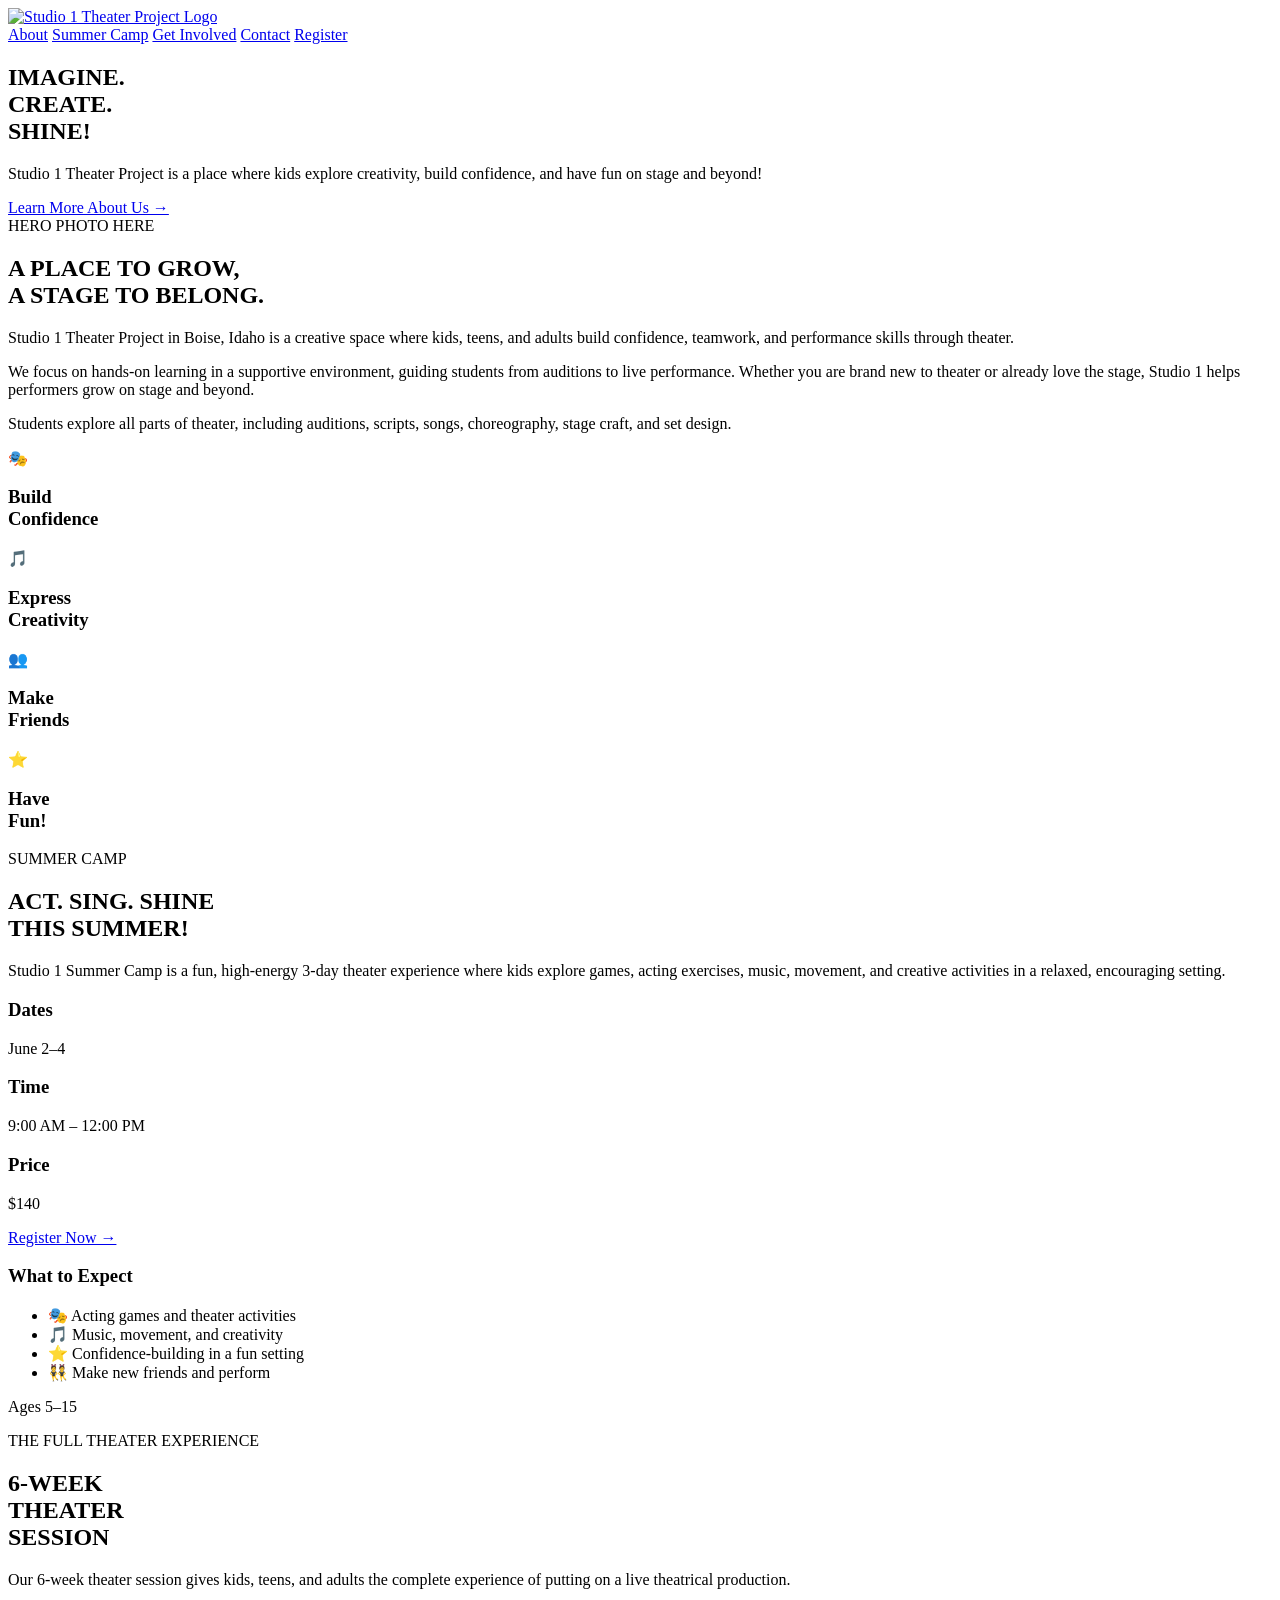
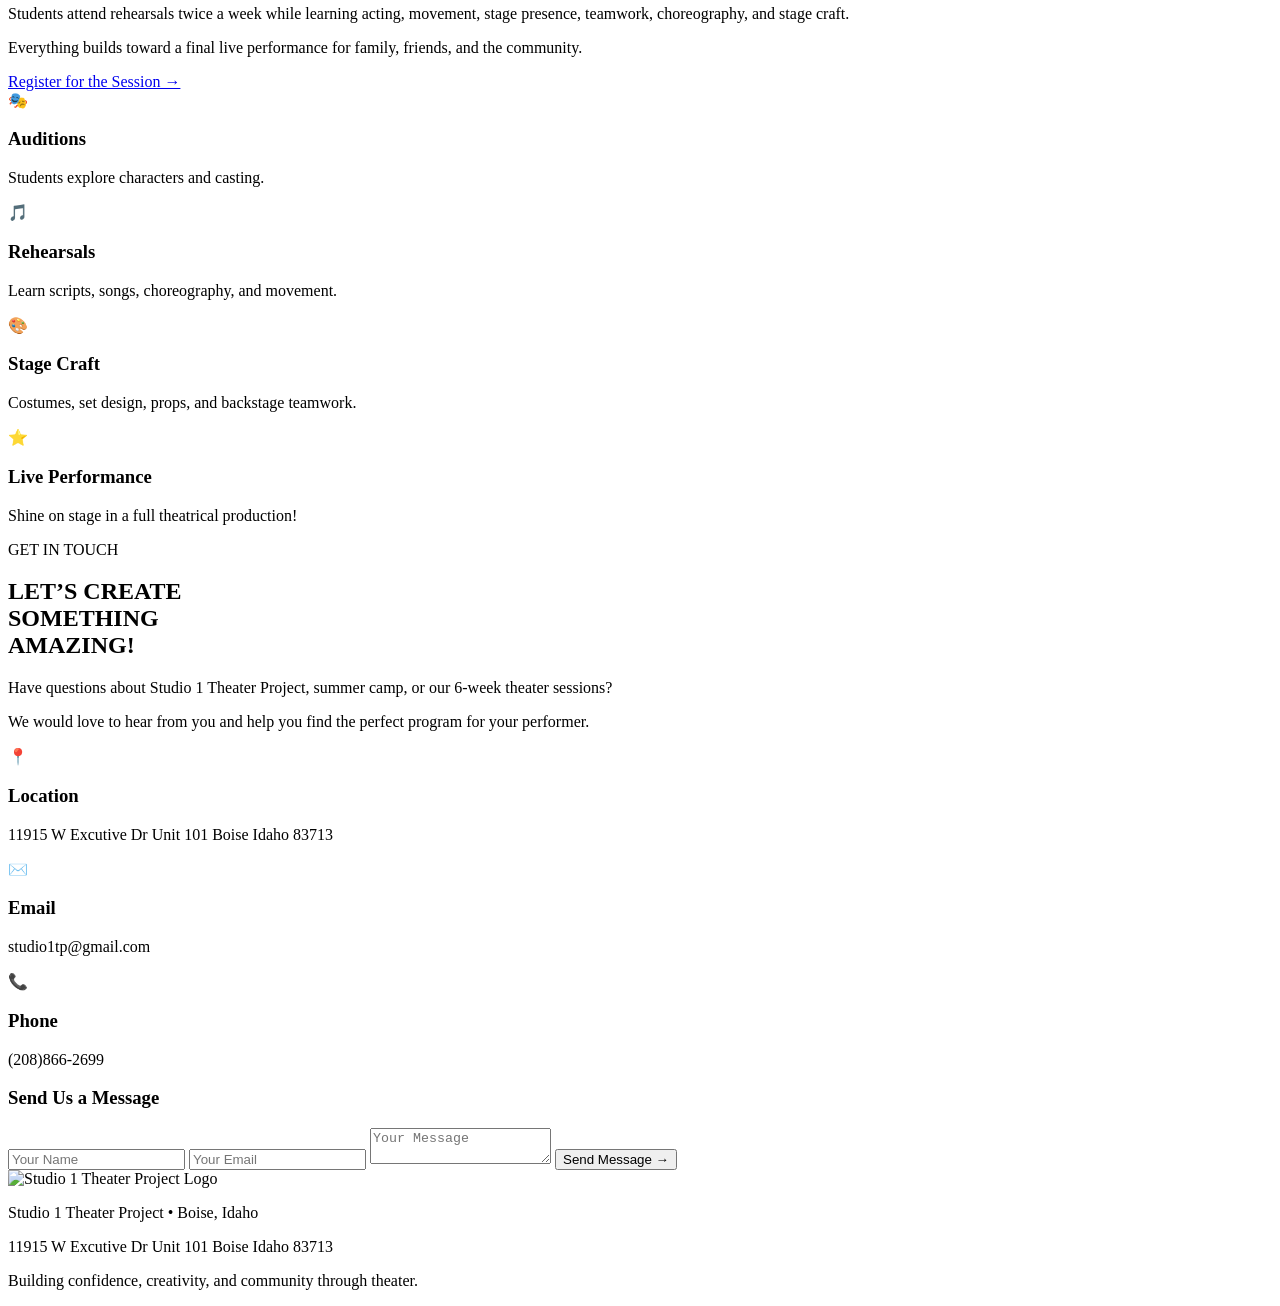
==== index.html @ 0b6e5d59 "first commit" ====
<!DOCTYPE html>
<html lang="en">
<head>
  <meta charset="UTF-8" />
  <meta name="viewport" content="width=device-width, initial-scale=1.0"/>
  <title>Studio 1 Theater Project</title>
  <link rel="stylesheet" href="style.css"/>
</head>

<body>

  <!-- NAVIGATION -->
  <header class="navbar">
    <header class="custom-header">
        <a href="/" class="logo-link">
          <img 
            src=  https://images.squarespace-cdn.com/content/v1/69f903c3f4f4df060207f9d8/ba1ce692-1269-4036-9e76-4403445f4faf/ChatGPT+Image+May+4%2C+2026%2C+03_07_23+PM.png?format=1500w
 
            alt="Studio 1 Theater Project Logo"
            class="site-logo"
          >
        </a>
      
       
      </header>

    <nav>
      <a href="#">About</a>
      <a href="#summer">Summer Camp</a>
      <a href="#production">Get Involved</a>
      <a href="#">Contact</a>

      <a href="#" class="register-btn">Register</a>
    </nav>
  </header>

  <!-- HERO -->

  <section class="hero">

    <div class="hero-left">

      <h2>
        IMAGINE.<br>
        <span class="pink">CREATE.</span><br>
        <span class="yellow">SHINE!</span>
      </h2>

      <p>
        Studio 1 Theater Project is a place where kids explore creativity,
        build confidence, and have fun on stage and beyond!
      </p>

      <a href="#about" class="main-btn">Learn More About Us →</a>

    </div>

    <div class="hero-right">

      <div class="hero-image">
        HERO PHOTO HERE
      </div>

    </div>

  </section>
  <!-- ABOUT / PROGRAMS -->

  <section class="about-fun-section" id="about">
    <div class="about-copy">
      <h2>
        A PLACE TO GROW,<br>
        <span>A STAGE TO BELONG.</span>
      </h2>
  
      <p>
        Studio 1 Theater Project in Boise, Idaho is a creative space where kids,
        teens, and adults build confidence, teamwork, and performance skills
        through theater.
      </p>
  
      <p>
        We focus on hands-on learning in a supportive environment, guiding students
        from auditions to live performance. Whether you are brand new to theater or
        already love the stage, Studio 1 helps performers grow on stage and beyond.
      </p>
  
      <p>
        Students explore all parts of theater, including auditions, scripts, songs,
        choreography, stage craft, and set design.
      </p>
    </div>
  
    <div class="about-highlight-grid">
      <div class="highlight-box yellow-box">
        <span>🎭</span>
        <h3>Build<br>Confidence</h3>
      </div>
  
      <div class="highlight-box pink-box">
        <span>🎵</span>
        <h3>Express<br>Creativity</h3>
      </div>
  
      <div class="highlight-box teal-box">
        <span>👥</span>
        <h3>Make<br>Friends</h3>
      </div>
  
      <div class="highlight-box purple-box">
        <span>⭐</span>
        <h3>Have<br>Fun!</h3>
      </div>
    </div>
  </section>

 
<!-- SUMMER CAMP -->

<section class="summer-camp-new" id="summer">

    <div class="summer-left">
  
      <p class="camp-label">SUMMER CAMP</p>
  
      <h2>
        ACT. SING. SHINE<br>
        THIS SUMMER!
      </h2>
  
      <p class="camp-description">
        Studio 1 Summer Camp is a fun, high-energy 3-day theater experience where
        kids explore games, acting exercises, music, movement, and creative activities
        in a relaxed, encouraging setting.
      </p>
  
      <div class="camp-details-row">
        <div class="camp-detail-card">
          <h3>Dates</h3>
          <p>June 2–4</p>
        </div>
  
        <div class="camp-detail-card">
          <h3>Time</h3>
          <p>9:00 AM – 12:00 PM</p>
        </div>
  
        <div class="camp-detail-card">
          <h3>Price</h3>
          <p>$140</p>
        </div>
      </div>
  
      <a href="#" class="camp-register-btn">
        Register Now →
      </a>
  
    </div>
  
    <div class="summer-expect-card">
  
      <h3>What to Expect</h3>
  
      <ul>
        <li>🎭 Acting games and theater activities</li>
        <li>🎵 Music, movement, and creativity</li>
        <li>⭐ Confidence-building in a fun setting</li>
        <li>👯 Make new friends and perform</li>
      </ul>
  
      <div class="age-note">
        Ages 5–15
      </div>
  
    </div>
  
  </section>

<!-- 6 WEEK THEATER SESSION -->

<section class="production-section" id="production">

    <div class="production-overlay"></div>
  
    <div class="production-content">
  
      <p class="production-tag">
        THE FULL THEATER EXPERIENCE
      </p>
  
      <h2>
        6-WEEK<br>
        THEATER<br>
        SESSION
      </h2>
  
      <p>
        Our 6-week theater session gives kids, teens, and adults the complete
        experience of putting on a live theatrical production.
      </p>
  
      <p>
        Students attend rehearsals twice a week while learning acting,
        movement, stage presence, teamwork, choreography, and stage craft.
      </p>
  
      <p>
        Everything builds toward a final live performance for family,
        friends, and the community.
      </p>
  
      <a href="#" class="production-btn">
        Register for the Session →
      </a>
  
    </div>
  
    <div class="timeline">
  
      <div class="timeline-item">
        <div class="timeline-icon">🎭</div>
        <div>
          <h3>Auditions</h3>
          <p>Students explore characters and casting.</p>
        </div>
      </div>
  
      <div class="timeline-line"></div>
  
      <div class="timeline-item">
        <div class="timeline-icon">🎵</div>
        <div>
          <h3>Rehearsals</h3>
          <p>Learn scripts, songs, choreography, and movement.</p>
        </div>
      </div>
  
      <div class="timeline-line"></div>
  
      <div class="timeline-item">
        <div class="timeline-icon">🎨</div>
        <div>
          <h3>Stage Craft</h3>
          <p>Costumes, set design, props, and backstage teamwork.</p>
        </div>
      </div>
  
      <div class="timeline-line"></div>
  
      <div class="timeline-item">
        <div class="timeline-icon">⭐</div>
        <div>
          <h3>Live Performance</h3>
          <p>Shine on stage in a full theatrical production!</p>
        </div>
      </div>
  
    </div>
  
  </section>

<!-- CONTACT -->

<section class="contact-section">

    <div class="contact-left">
  
      <p class="contact-tag">
        GET IN TOUCH
      </p>
  
      <h2>
        LET’S CREATE<br>
        SOMETHING<br>
        AMAZING!
      </h2>
  
      <p>
        Have questions about Studio 1 Theater Project, summer camp,
        or our 6-week theater sessions?
      </p>
  
      <p>
        We would love to hear from you and help you find the perfect
        program for your performer.
      </p>
  
      <div class="contact-info">
  
        <div class="contact-item">
          <span>📍</span>
          <div>
            <h3>Location</h3>
            <p>11915 W Excutive Dr Unit 101 Boise Idaho 83713</p>
          </div>
        </div>
  
        <div class="contact-item">
          <span>✉️</span>
          <div>
            <h3>Email</h3>
            <p>studio1tp@gmail.com</p>
          </div>
        </div>
  
        <div class="contact-item">
          <span>📞</span>
          <div>
            <h3>Phone</h3>
            <p>(208)866-2699</p>
          </div>
        </div>
  
      </div>
  
    </div>
  
    <div class="contact-form-box">
  
      <h3>Send Us a Message</h3>
  
      <form>
  
        <input type="text" placeholder="Your Name">
  
        <input type="email" placeholder="Your Email">
  
        <textarea placeholder="Your Message"></textarea>
  
        <button type="submit">
          Send Message →
        </button>
  
      </form>
  
    </div>
  
  </section>
  
  <!-- FOOTER -->
  
  <footer class="site-footer">
  
    <img 
      src=https://images.squarespace-cdn.com/content/v1/69f903c3f4f4df060207f9d8/ba1ce692-1269-4036-9e76-4403445f4faf/ChatGPT+Image+May+4%2C+2026%2C+03_07_23+PM.png?format=1500w
 
      alt="Studio 1 Theater Project Logo"
      class="footer-logo"
    >
  
    <p>
      Studio 1 Theater Project • Boise, Idaho
    </p>
    <p>
       11915 W Excutive Dr Unit 101 Boise Idaho 83713
    </p>

  
  
    <p>
      Building confidence, creativity, and community through theater.
    </p>
  
  </footer>

 

</body>
</html>
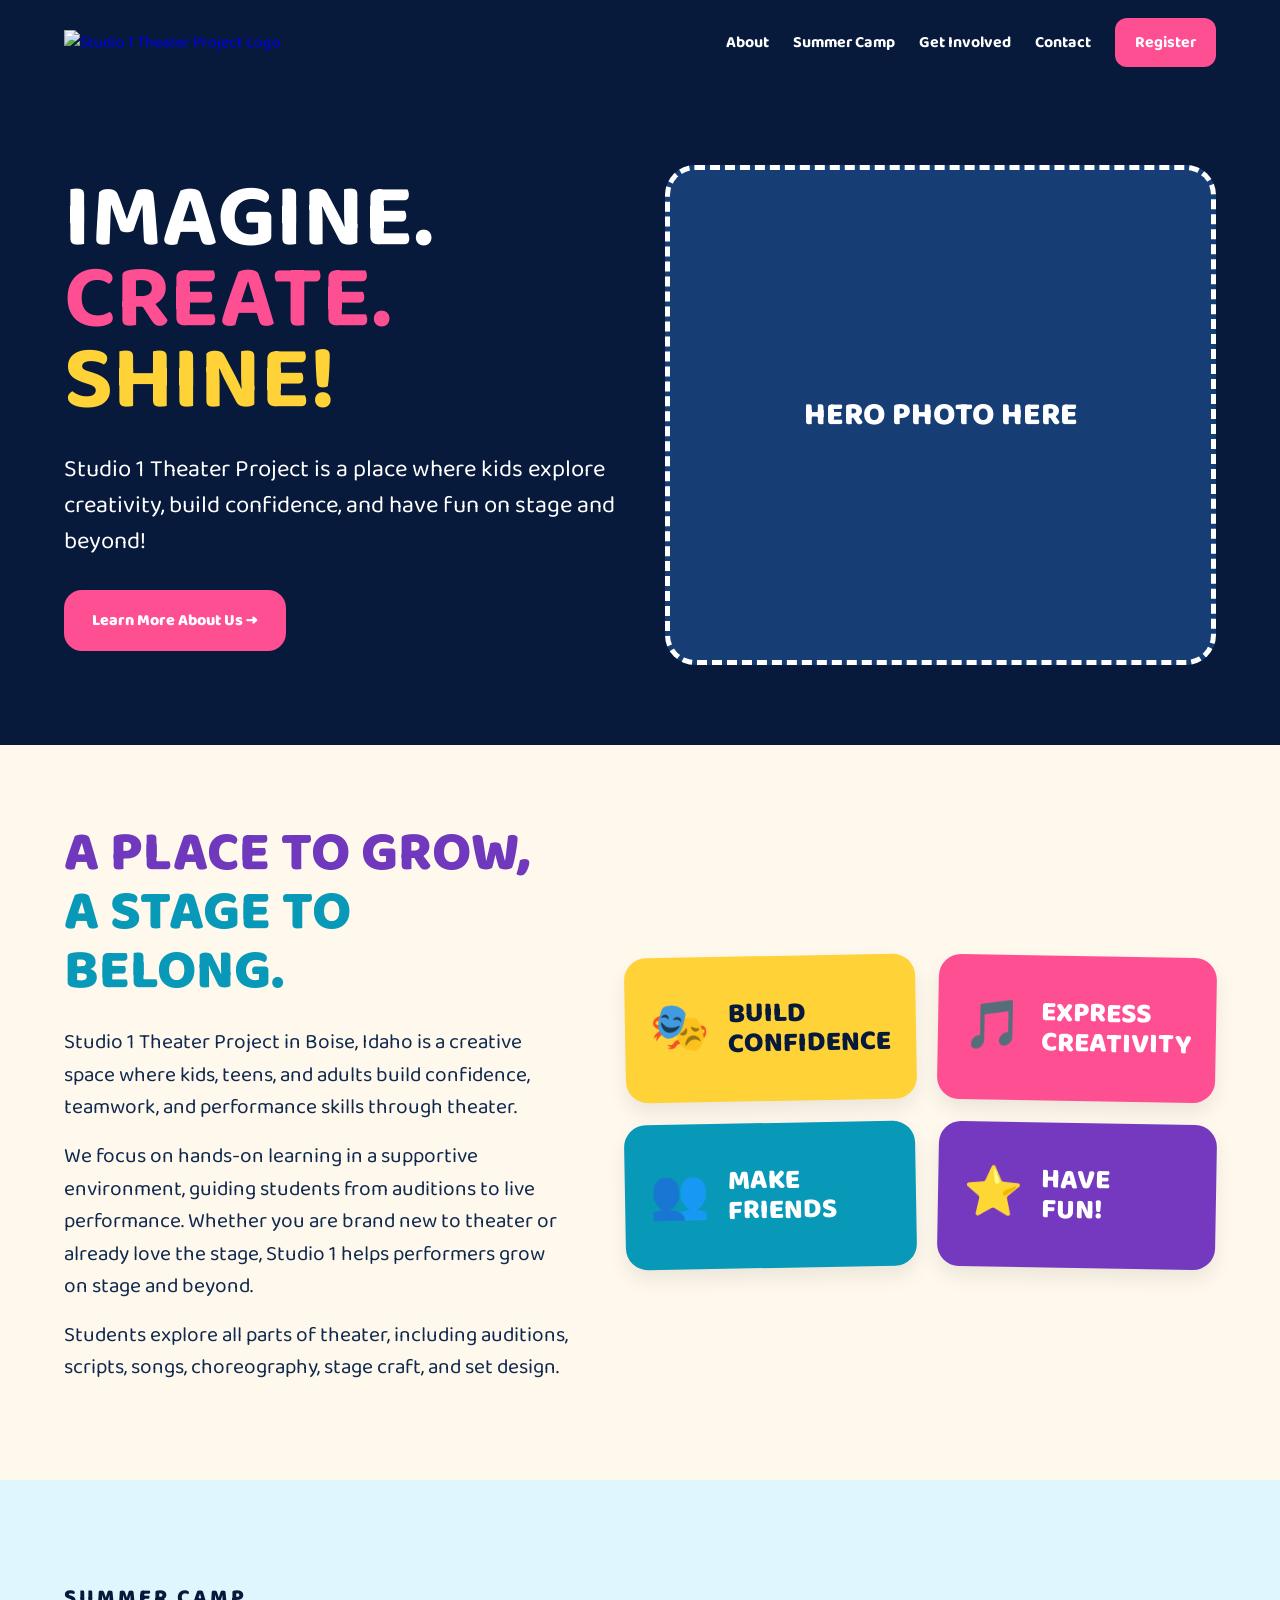
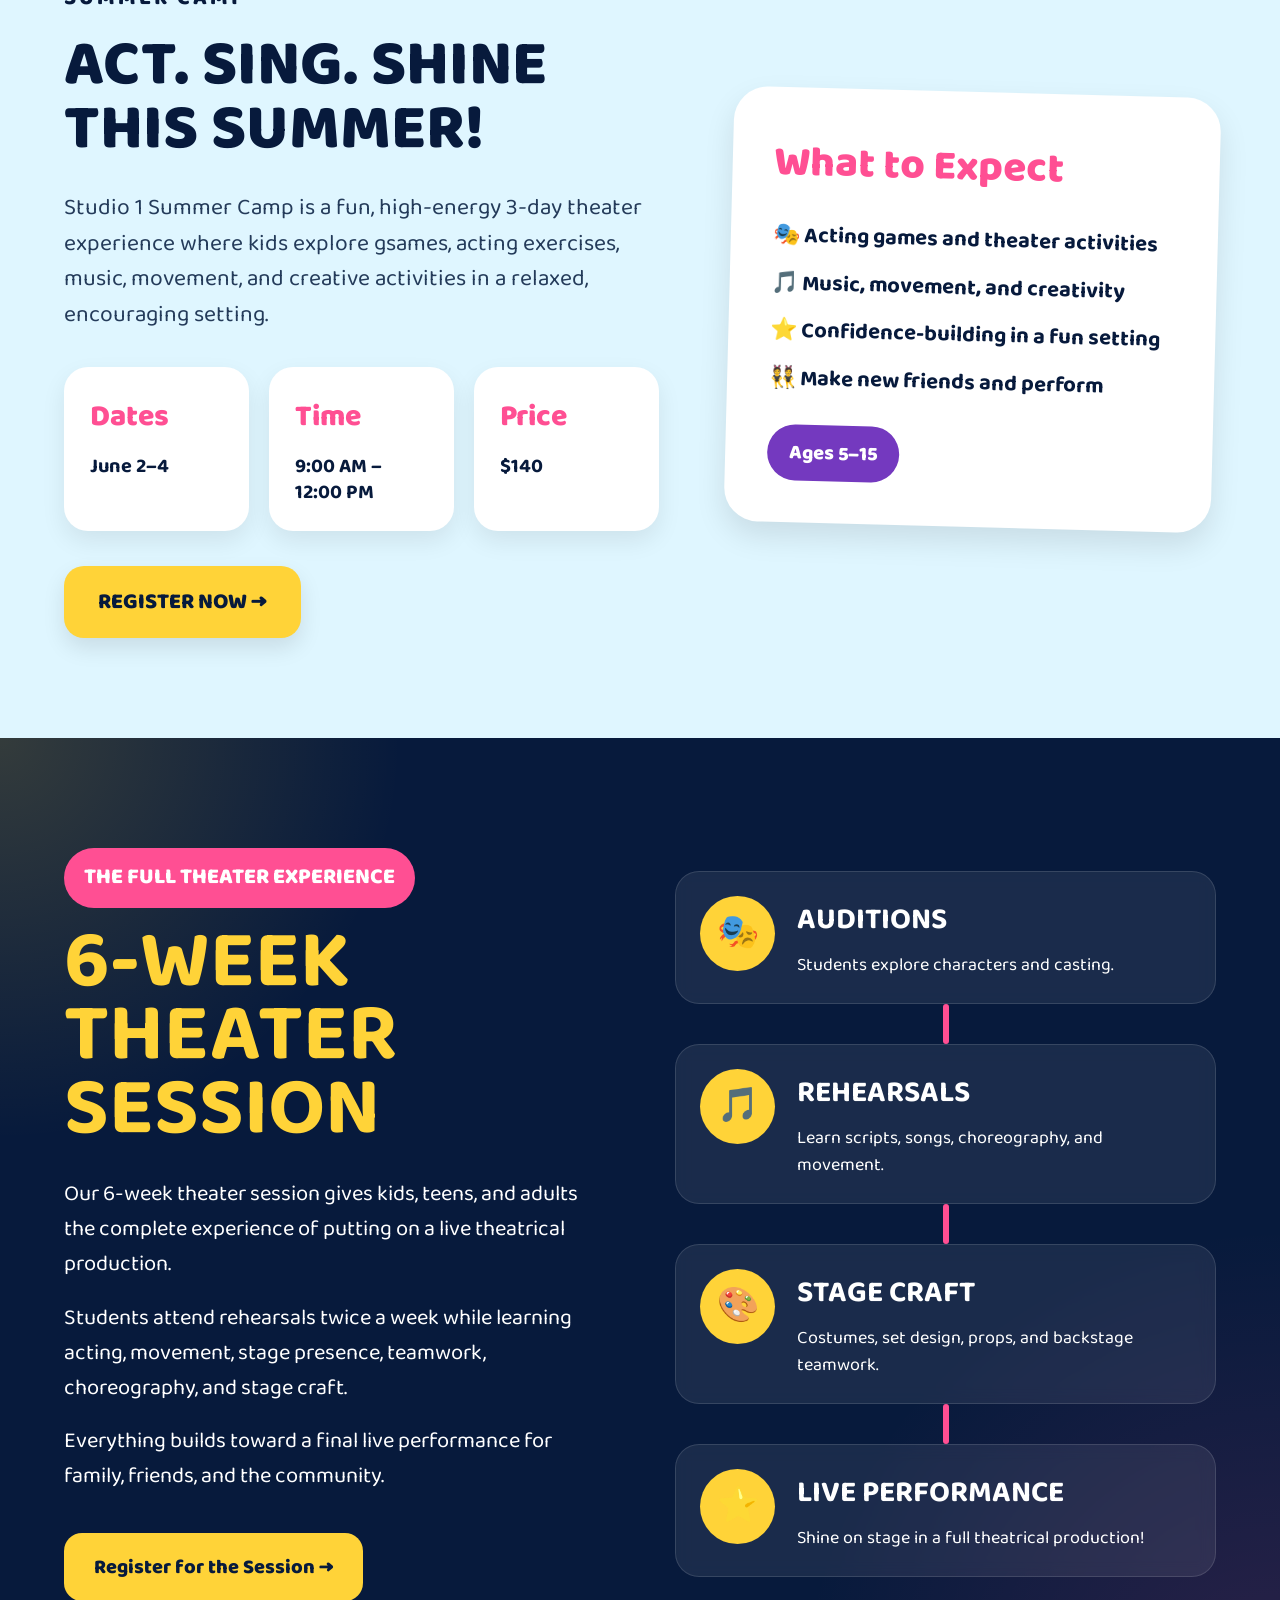
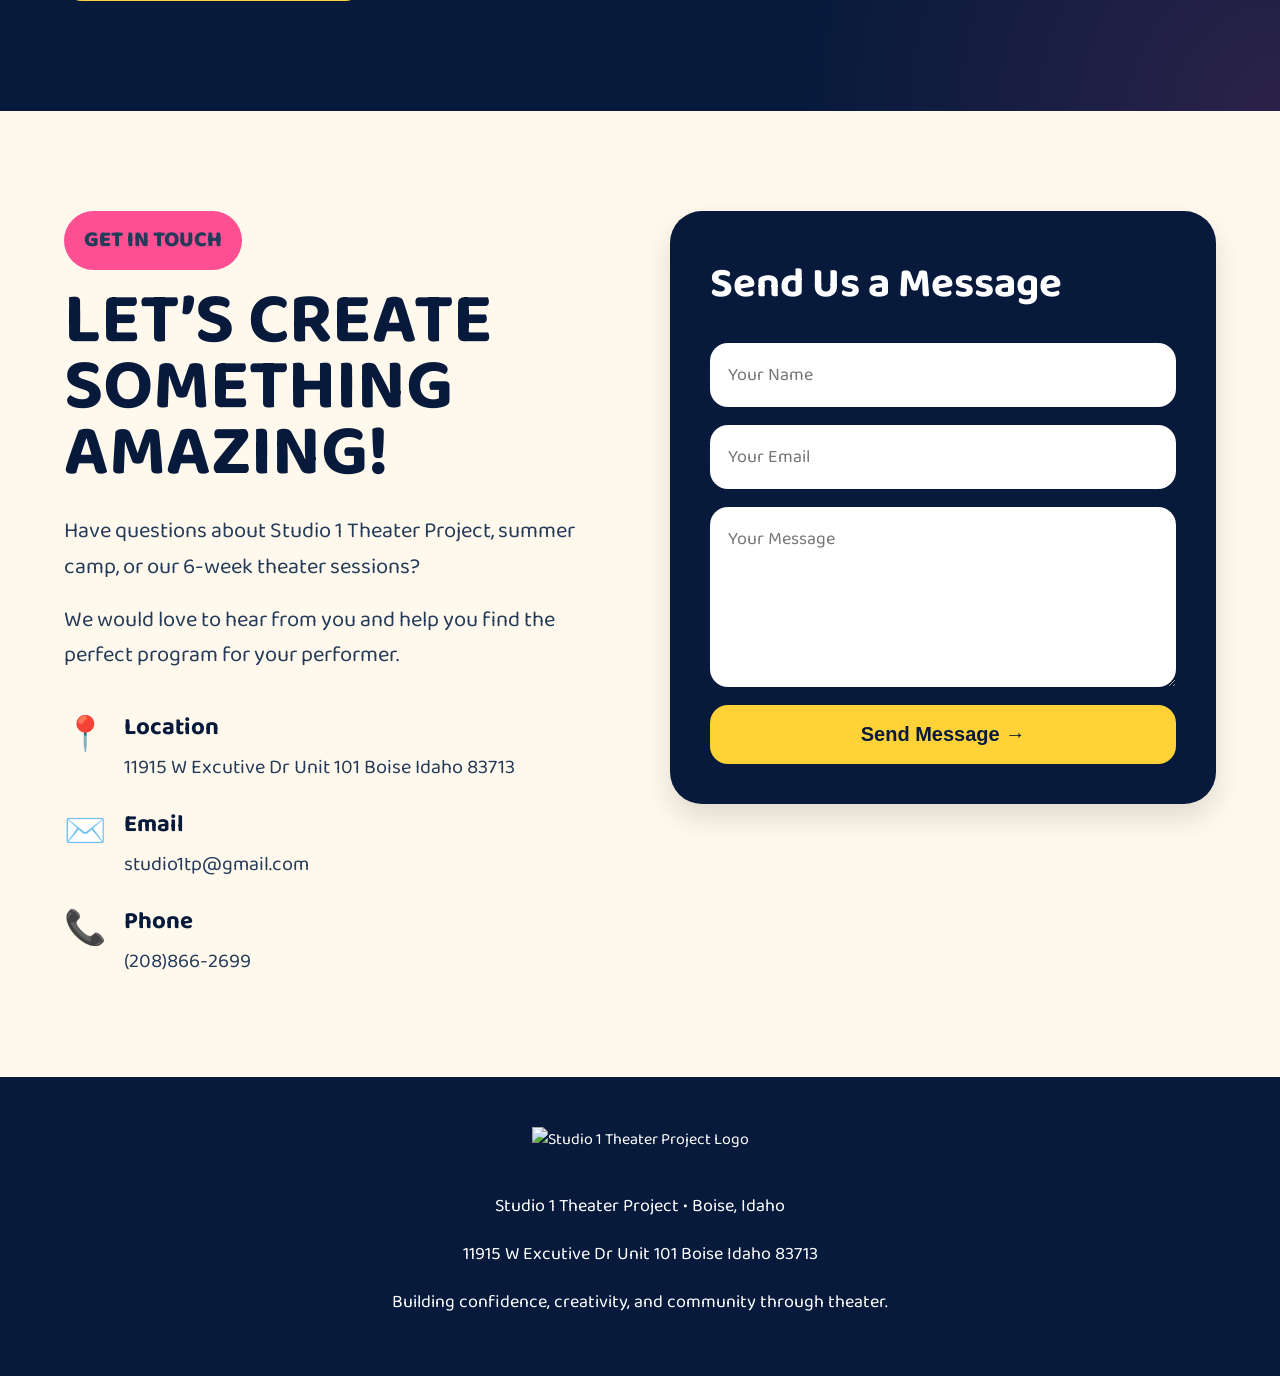
==== commit 891ce57d: "website init push" ====
--- a/index.html
+++ b/index.html
@@ -130,7 +130,7 @@
   
       <p class="camp-description">
         Studio 1 Summer Camp is a fun, high-energy 3-day theater experience where
-        kids explore games, acting exercises, music, movement, and creative activities
+        kids explore gsames, acting exercises, music, movement, and creative activities
         in a relaxed, encouraging setting.
       </p>
   
--- a/style.css
+++ b/style.css
@@ -0,0 +1,801 @@
+@import url('https://fonts.googleapis.com/css2?family=Baloo+2:wght@400;600;700;800&display=swap');
+
+*{
+  margin:0;
+  padding:0;
+  box-sizing:border-box;
+}
+
+body{
+  font-family:'Baloo 2', cursive;
+  background:#fff8ec;
+  color:#0a1f44;
+}
+
+/* NAVBAR */
+
+
+.logo-link {
+  display: flex;
+  align-items: center;
+  text-decoration: none;
+}
+
+.site-logo {
+  max-height: 90px;
+  width: auto;
+  display: block;
+}
+
+.header-nav {
+  display: flex;
+  gap: 30px;
+}
+
+.header-nav a {
+  color: white;
+  text-decoration: none;
+  font-size: 16px;
+  font-weight: 600;
+  transition: opacity 0.3s ease;
+}
+
+.header-nav a:hover {
+  opacity: 0.7;
+}
+
+@media screen and (max-width: 768px) {
+  .custom-header {
+    padding: 15px 20px;
+  }
+
+  .site-logo {
+    max-height: 55px;
+  }
+
+  .header-nav {
+    gap: 15px;
+  }
+
+  .header-nav a {
+    font-size: 14px;
+  }
+}
+
+.navbar{
+    background:#071a3c;
+    color:white;
+    display:flex;
+    justify-content:space-between;
+    align-items:center;
+    padding:18px 5%;
+ 
+  }
+.header-title-text {
+    display: none !important;
+  }
+  
+  .header-title-logo img {
+    display: block !important;
+    max-height: 70px !important;
+    width: auto !important;
+  }
+
+.logo{
+  display:flex;
+  align-items:center;
+  gap:12px;
+}
+
+.logo h1{
+  font-size:32px;
+  line-height:1;
+}
+
+.logo p{
+  color:#ffd338;
+  font-weight:800;
+  letter-spacing:2px;
+}
+
+.star{
+  font-size:40px;
+}
+
+nav{
+  display:flex;
+  gap:24px;
+  align-items:center;
+  flex-wrap:wrap;
+}
+
+nav a{
+  color:white;
+  text-decoration:none;
+  font-weight:700;
+}
+
+.register-btn{
+  background:#ff4f93;
+  padding:12px 20px;
+  border-radius:12px;
+}
+
+/* HERO */
+
+html{
+    scroll-behavior:smooth;
+  }
+
+.hero{
+  background:#071a3c;
+  color:white;
+  display:grid;
+  grid-template-columns:1fr 1fr;
+  gap:50px;
+  padding:80px 5%;
+  align-items:center;
+}
+
+.hero h2{
+  font-size:90px;
+  line-height:.9;
+  margin-bottom:30px;
+}
+
+.pink{
+  color:#ff4f93;
+}
+
+.yellow{
+  color:#ffd338;
+}
+
+.hero p{
+  font-size:24px;
+  line-height:1.5;
+  margin-bottom:30px;
+}
+
+.main-btn{
+  background:#ff4f93;
+  color:white;
+  padding:18px 28px;
+  border-radius:18px;
+  text-decoration:none;
+  display:inline-block;
+  font-weight:800;
+}
+
+.hero-image{
+  background:#173d75;
+  border-radius:30px;
+  height:500px;
+  display:flex;
+  align-items:center;
+  justify-content:center;
+  font-size:32px;
+  font-weight:800;
+  border:5px dashed white;
+}
+
+
+/* NEW SUMMER CAMP SECTION */
+
+.summer-camp-new{
+    background:#dff6ff;
+    padding:100px 5%;
+    display:grid;
+    grid-template-columns:1.1fr .9fr;
+    gap:70px;
+    align-items:center;
+  }
+  
+  .camp-label{
+    color:#071a3c;
+    font-size:22px;
+    font-weight:900;
+    letter-spacing:3px;
+    margin-bottom:18px;
+  }
+  
+  .summer-left h2{
+    color:#071a3c;
+    font-size:64px;
+    line-height:1;
+    margin-bottom:28px;
+    font-weight:900;
+  }
+  
+  .camp-description{
+    color:#243b5a;
+    font-size:23px;
+    line-height:1.55;
+    max-width:780px;
+    margin-bottom:35px;
+  }
+  
+  .camp-details-row{
+    display:grid;
+    grid-template-columns:repeat(3,1fr);
+    gap:20px;
+    margin-bottom:35px;
+  }
+  
+  .camp-detail-card{
+    background:white;
+    border-radius:24px;
+    padding:26px;
+    box-shadow:0 10px 24px rgba(0,0,0,.08);
+  }
+  
+  .camp-detail-card h3{
+    color:#ff4f93;
+    font-size:30px;
+    margin-bottom:12px;
+    font-weight:900;
+  }
+  
+  .camp-detail-card p{
+    color:#071a3c;
+    font-size:20px;
+    font-weight:700;
+    line-height:1.3;
+  }
+  
+  .camp-register-btn{
+    display:inline-block;
+    background:#ffd338;
+    color:#071a3c;
+    text-decoration:none;
+    padding:18px 34px;
+    border-radius:20px;
+    font-size:22px;
+    font-weight:900;
+    text-transform:uppercase;
+    box-shadow:0 10px 22px rgba(0,0,0,.1);
+    transition:.2s;
+  }
+  
+  .camp-register-btn:hover{
+    transform:scale(1.05);
+  }
+  
+  /* EXPECT CARD */
+  
+  .summer-expect-card{
+    background:white;
+    border-radius:34px;
+    padding:42px;
+    box-shadow:0 14px 30px rgba(0,0,0,.1);
+    transform:rotate(1.5deg);
+  }
+  
+  .summer-expect-card h3{
+    color:#ff4f93;
+    font-size:42px;
+    margin-bottom:25px;
+    font-weight:900;
+  }
+  
+  .summer-expect-card ul{
+    list-style:none;
+    display:flex;
+    flex-direction:column;
+    gap:18px;
+  }
+  
+  .summer-expect-card li{
+    color:#071a3c;
+    font-size:22px;
+    line-height:1.35;
+    font-weight:700;
+  }
+  
+  .age-note{
+    display:inline-block;
+    margin-top:30px;
+    background:#7439bf;
+    color:white;
+    padding:12px 22px;
+    border-radius:999px;
+    font-size:20px;
+    font-weight:900;
+  }
+  
+  /* MOBILE */
+  
+  @media(max-width:900px){
+  
+    .summer-camp-new{
+      grid-template-columns:1fr;
+      padding:75px 5%;
+    }
+  
+    .summer-left h2{
+      font-size:46px;
+    }
+  
+    .camp-details-row{
+      grid-template-columns:1fr;
+    }
+  
+    .summer-expect-card{
+      transform:none;
+    }
+  
+  }
+/* PRODUCTION SECTION */
+
+.production-section{
+    position:relative;
+    overflow:hidden;
+    background:#071a3c;
+    padding:110px 5%;
+    display:grid;
+    grid-template-columns:1fr 1fr;
+    gap:70px;
+    align-items:center;
+  }
+  
+  .production-overlay{
+    position:absolute;
+    inset:0;
+    background:
+      radial-gradient(circle at top left, rgba(255,211,56,.18), transparent 25%),
+      radial-gradient(circle at bottom right, rgba(255,79,147,.15), transparent 30%);
+    pointer-events:none;
+  }
+  
+  .production-content{
+    position:relative;
+    z-index:2;
+    color:white;
+  }
+  
+  .production-tag{
+    display:inline-block;
+    background:#ff4f93;
+    color:white;
+    padding:12px 20px;
+    border-radius:999px;
+    font-weight:900;
+    font-size:18px;
+    margin-bottom:25px;
+  }
+  
+  .production-content h2{
+    font-size:82px;
+    line-height:.9;
+    margin-bottom:30px;
+    color:#ffd338;
+  }
+  
+  .production-content p{
+    font-size:22px;
+    line-height:1.6;
+    margin-bottom:18px;
+    max-width:650px;
+    color:white;
+  }
+  
+  .production-btn{
+    display:inline-block;
+    margin-top:20px;
+    background:#ffd338;
+    color:#071a3c;
+    text-decoration:none;
+    padding:18px 30px;
+    border-radius:18px;
+    font-size:20px;
+    font-weight:900;
+    transition:.2s;
+  }
+  
+  .production-btn:hover{
+    transform:scale(1.05);
+  }
+  
+  /* TIMELINE */
+  
+  .timeline{
+    position:relative;
+    z-index:2;
+  }
+  
+  .timeline-item{
+    display:flex;
+    gap:22px;
+    align-items:flex-start;
+    background:rgba(255,255,255,.08);
+    border:1px solid rgba(255,255,255,.12);
+    border-radius:24px;
+    padding:24px;
+    backdrop-filter:blur(8px);
+  }
+  
+  .timeline-icon{
+    min-width:75px;
+    height:75px;
+    border-radius:50%;
+    background:#ffd338;
+    color:#071a3c;
+    display:flex;
+    align-items:center;
+    justify-content:center;
+    font-size:34px;
+  }
+  
+  .timeline-item h3{
+    font-size:30px;
+    margin-bottom:8px;
+    color:white;
+    text-transform:uppercase;
+  }
+  
+  .timeline-item p{
+    color:white;
+    font-size:18px;
+    line-height:1.5;
+  }
+  
+  .timeline-line{
+    width:6px;
+    height:40px;
+    background:#ff4f93;
+    margin:0 auto;
+    border-radius:999px;
+  }
+  
+  @media(max-width:900px){
+  
+    .production-section{
+      grid-template-columns:1fr;
+    }
+  
+    .production-content h2{
+      font-size:58px;
+    }
+  
+  }
+
+  /* CONTACT SECTION */
+
+.contact-section{
+    background:#fff8ec;
+    padding:100px 5%;
+    display:grid;
+    grid-template-columns:1fr 1fr;
+    gap:60px;
+    align-items:start;
+  }
+  
+  .contact-tag{
+    display:inline-block;
+    background:#ff4f93;
+    color:white;
+    padding:12px 20px;
+    border-radius:999px;
+    font-size:18px;
+    font-weight:900;
+    margin-bottom:25px;
+  }
+  
+  .contact-left h2{
+    font-size:72px;
+    line-height:.92;
+    color:#071a3c;
+    margin-bottom:28px;
+  }
+  
+  .contact-left p{
+    font-size:22px;
+    line-height:1.6;
+    color:#243b5a;
+    margin-bottom:18px;
+    max-width:650px;
+  }
+  
+  .contact-info{
+    margin-top:35px;
+    display:flex;
+    flex-direction:column;
+    gap:22px;
+  }
+  
+  .contact-item{
+    display:flex;
+    gap:18px;
+    align-items:flex-start;
+  }
+  
+  .contact-item span{
+    font-size:34px;
+  }
+  
+  .contact-item h3{
+    font-size:24px;
+    color:#071a3c;
+    margin-bottom:4px;
+  }
+  
+  .contact-item p{
+    font-size:20px;
+    margin:0;
+  }
+  
+  /* FORM */
+  
+  .contact-form-box{
+    background:#071a3c;
+    border-radius:32px;
+    padding:40px;
+    color:white;
+    box-shadow:0 14px 30px rgba(0,0,0,.12);
+  }
+  
+  .contact-form-box h3{
+    font-size:42px;
+    margin-bottom:25px;
+  }
+  
+  .contact-form-box form{
+    display:flex;
+    flex-direction:column;
+    gap:18px;
+  }
+  
+  .contact-form-box input,
+  .contact-form-box textarea{
+    border:none;
+    border-radius:18px;
+    padding:18px;
+    font-size:18px;
+    font-family:inherit;
+  }
+  
+  .contact-form-box textarea{
+    min-height:180px;
+    resize:vertical;
+  }
+  
+  .contact-form-box button{
+    background:#ffd338;
+    color:#071a3c;
+    border:none;
+    border-radius:18px;
+    padding:18px 24px;
+    font-size:20px;
+    font-weight:900;
+    cursor:pointer;
+    transition:.2s;
+  }
+  
+  .contact-form-box button:hover{
+    transform:scale(1.03);
+  }
+  
+  /* FOOTER */
+  
+  .site-footer{
+    background:#071a3c;
+    color:white;
+    text-align:center;
+    padding:50px 5%;
+  }
+  
+  .footer-logo{
+    height:95px;
+    width:auto;
+    margin-bottom:20px;
+  }
+  
+  .site-footer p{
+    font-size:18px;
+    margin-bottom:10px;
+  }
+  
+  /* MOBILE */
+  
+  @media(max-width:900px){
+  
+    .contact-section{
+      grid-template-columns:1fr;
+    }
+  
+    .contact-left h2{
+      font-size:52px;
+    }
+  
+  }
+/* FOOTER */
+
+footer{
+  background:#071a3c;
+  color:white;
+  padding:50px 5%;
+  text-align:center;
+}
+
+footer p{
+  margin-top:20px;
+  font-size:20px;
+}
+
+
+
+/* ABOUT / PROGRAMS */
+
+.about-section{
+    padding:80px 5%;
+    background:#fff8ec;
+  }
+  
+  .about-intro{
+    max-width:950px;
+    margin-bottom:50px;
+  }
+  
+  .about-intro h3{
+    font-size:52px;
+    margin-bottom:20px;
+    color:#071a3c;
+  }
+  
+  .about-intro p{
+    font-size:22px;
+    line-height:1.5;
+    margin-bottom:18px;
+    color:#243b5a;
+  }
+  
+  .program-cards{
+    display:grid;
+    grid-template-columns:repeat(2,1fr);
+    gap:30px;
+  }
+  
+  .program-card{
+    border-radius:28px;
+    padding:35px;
+    color:white;
+    box-shadow:0 12px 24px rgba(0,0,0,.1);
+  }
+  
+  .program-card h4{
+    font-size:38px;
+    line-height:1.1;
+    margin-bottom:20px;
+  }
+  
+  .program-card p{
+    font-size:21px;
+    line-height:1.45;
+    margin-bottom:15px;
+  }
+  
+  .pink-card{
+    background:#ff4f93;
+  }
+  
+  .blue-card{
+    background:#0799b7;
+  }
+  
+  .age-badge{
+    display:inline-block;
+    background:#ffd338;
+    color:#071a3c;
+    padding:12px 18px;
+    border-radius:999px;
+    font-weight:800;
+    font-size:20px;
+    margin-top:10px;
+  }
+  
+  @media(max-width:900px){
+    .program-cards{
+      grid-template-columns:1fr;
+    }
+  
+    .about-intro h3{
+      font-size:42px;
+    }
+  }
+
+  .about-fun-section{
+    background:#fff8ec;
+    padding:80px 5%;
+    display:grid;
+    grid-template-columns:1fr 1fr;
+    gap:55px;
+    align-items:center;
+    position:relative;
+  }
+  
+  .about-copy h2{
+    font-size:56px;
+    line-height:1.05;
+    color:#7038bd;
+    margin-bottom:25px;
+    font-weight:900;
+  }
+  
+  .about-copy h2 span{
+    color:#0799b7;
+  }
+  
+  .about-copy p{
+    font-size:21px;
+    line-height:1.55;
+    color:#10294f;
+    margin-bottom:16px;
+    max-width:650px;
+  }
+  
+  .about-highlight-grid{
+    display:grid;
+    grid-template-columns:1fr 1fr;
+    gap:22px;
+  }
+  
+  .highlight-box{
+    min-height:145px;
+    border-radius:22px;
+    padding:25px;
+    display:flex;
+    align-items:center;
+    gap:18px;
+    color:#071a3c;
+    box-shadow:0 10px 20px rgba(0,0,0,.08);
+    transform:rotate(-1deg);
+  }
+  
+  .highlight-box:nth-child(even){
+    transform:rotate(1deg);
+  }
+  
+  .highlight-box span{
+    font-size:48px;
+    line-height:1;
+  }
+  
+  .highlight-box h3{
+    font-size:28px;
+    line-height:1.05;
+    text-transform:uppercase;
+    font-weight:900;
+  }
+  
+  .yellow-box{
+    background:#ffd338;
+  }
+  
+  .pink-box{
+    background:#ff4f93;
+    color:white;
+  }
+  
+  .teal-box{
+    background:#0799b7;
+    color:white;
+  }
+  
+  .purple-box{
+    background:#7439bf;
+    color:white;
+  }
+  
+  @media(max-width:900px){
+    .about-fun-section{
+      grid-template-columns:1fr;
+    }
+  
+    .about-copy h2{
+      font-size:42px;
+    }
+  
+    .about-highlight-grid{
+      grid-template-columns:1fr;
+    }
+  }
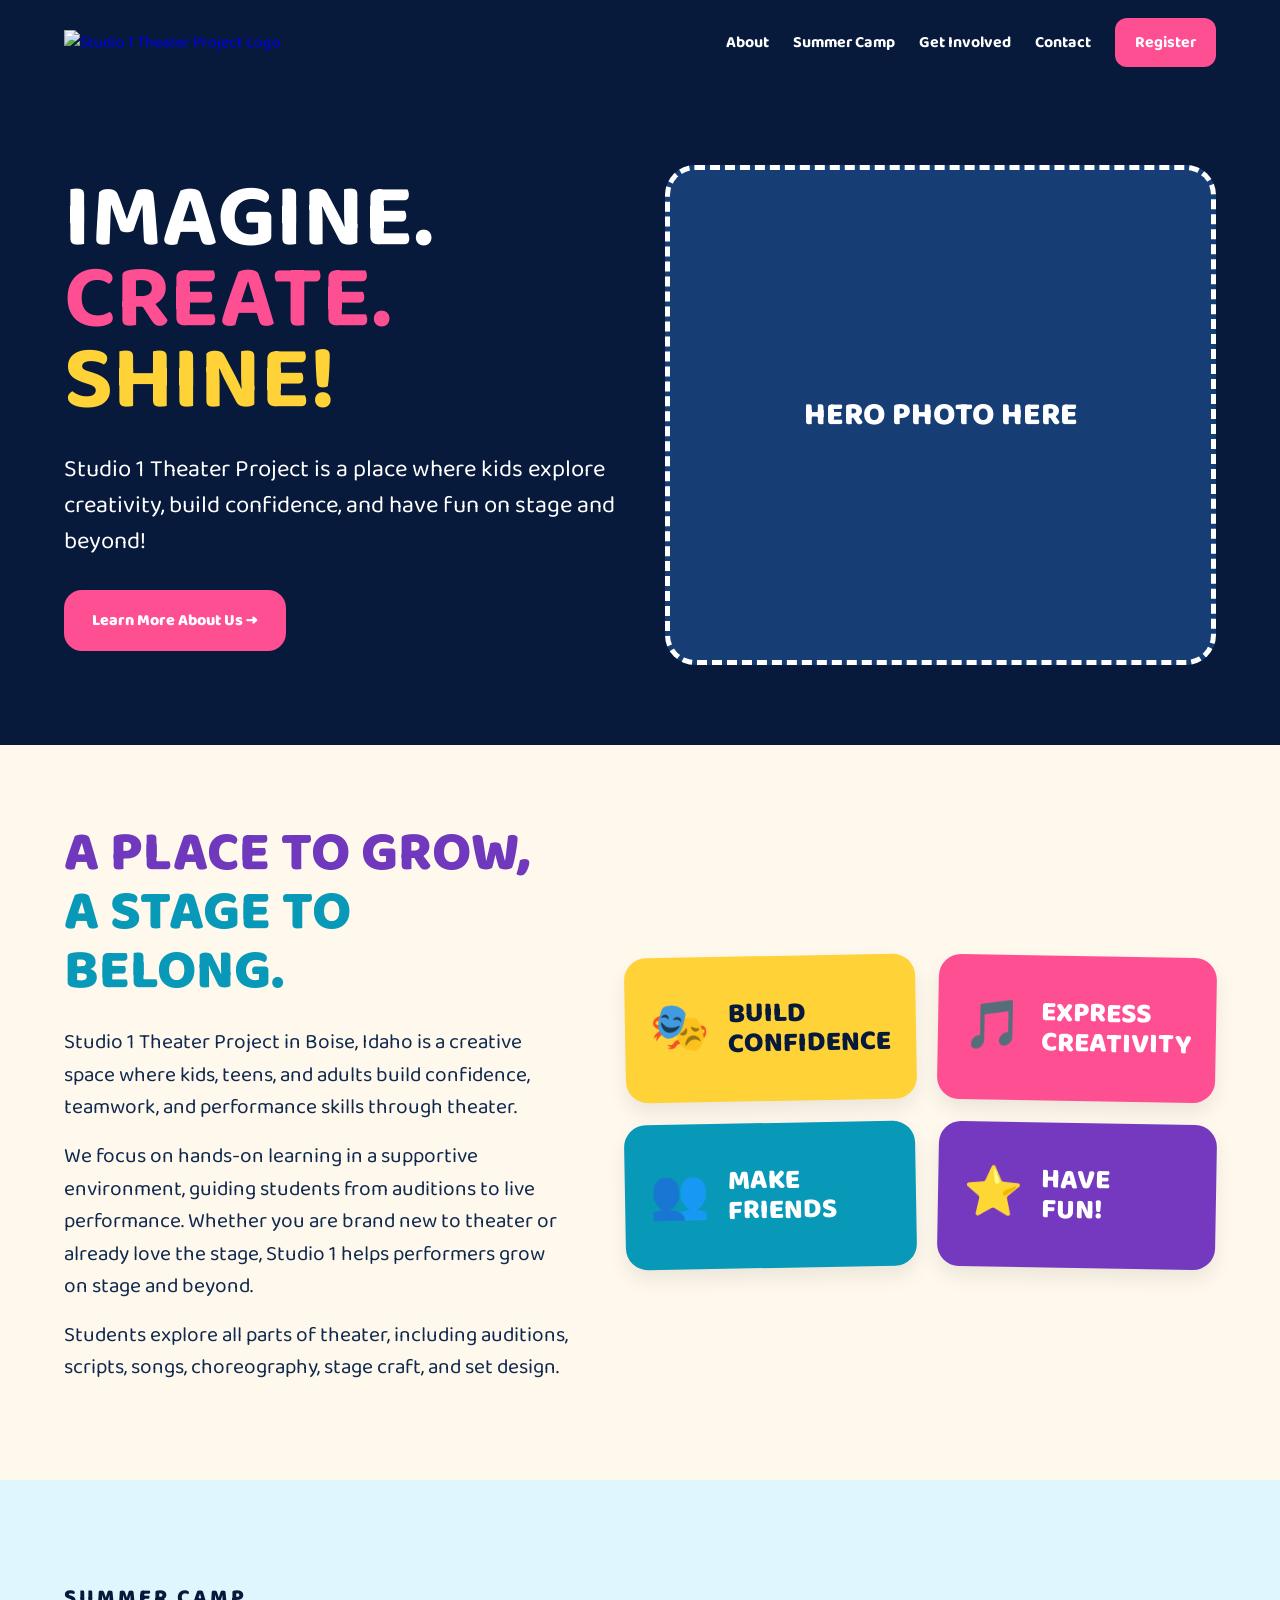
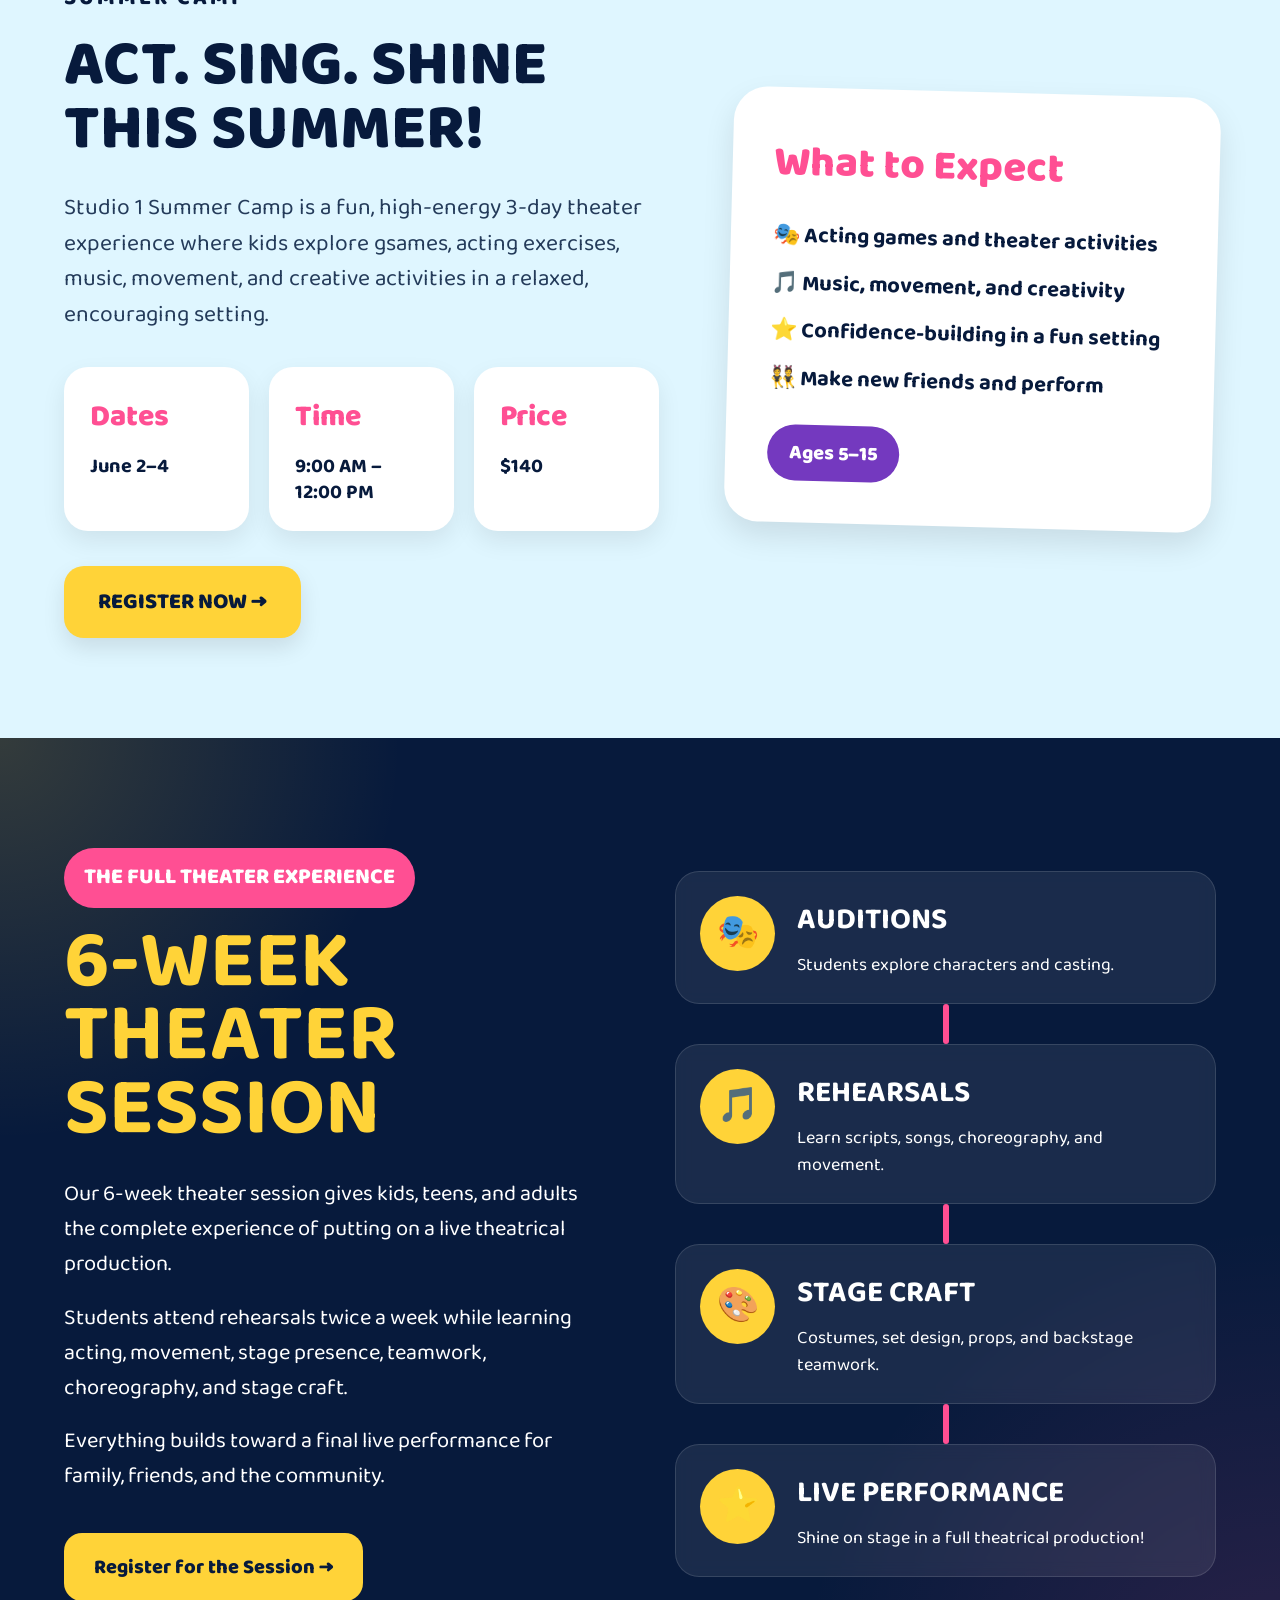
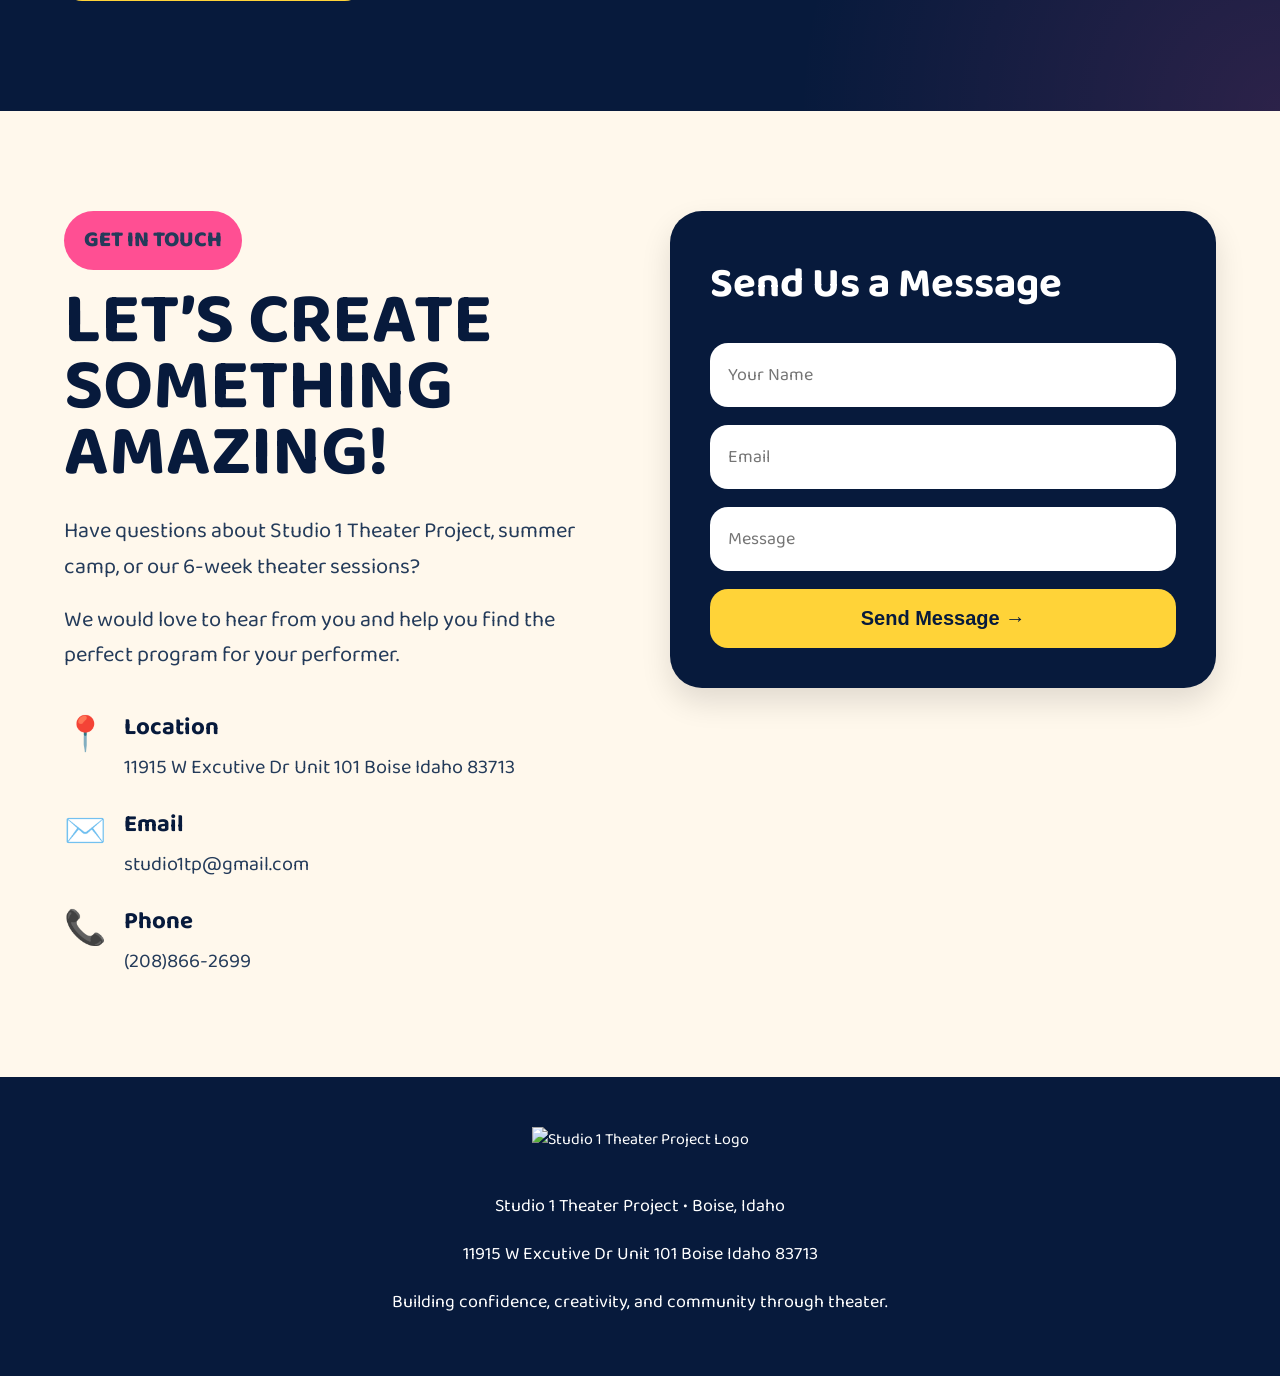
==== commit 206238fd: "initial theater website" ====
--- a/index.html
+++ b/index.html
@@ -28,7 +28,7 @@
       <a href="#">About</a>
       <a href="#summer">Summer Camp</a>
       <a href="#production">Get Involved</a>
-      <a href="#">Contact</a>
+      <a href="#contact">Contact</a>
 
       <a href="#" class="register-btn">Register</a>
     </nav>
@@ -261,7 +261,7 @@
 
 <!-- CONTACT -->
 
-<section class="contact-section">
+<section class="contact-section" id="contact">
 
     <div class="contact-left">
   
@@ -319,13 +319,19 @@
   
       <h3>Send Us a Message</h3>
   
-      <form>
-  
-        <input type="text" placeholder="Your Name">
-  
-        <input type="email" placeholder="Your Email">
-  
-        <textarea placeholder="Your Message"></textarea>
+     <form
+  action="https://formspree.io/f/mykodjlv"
+  method="POST"
+>
+  
+        <input type="text" name="name" placeholder="Your Name">
+  
+      
+        <input type="email" name="email" placeholder="Email">
+      
+
+        <input type="message" name="message" placeholder="Message">
+  
   
         <button type="submit">
           Send Message →
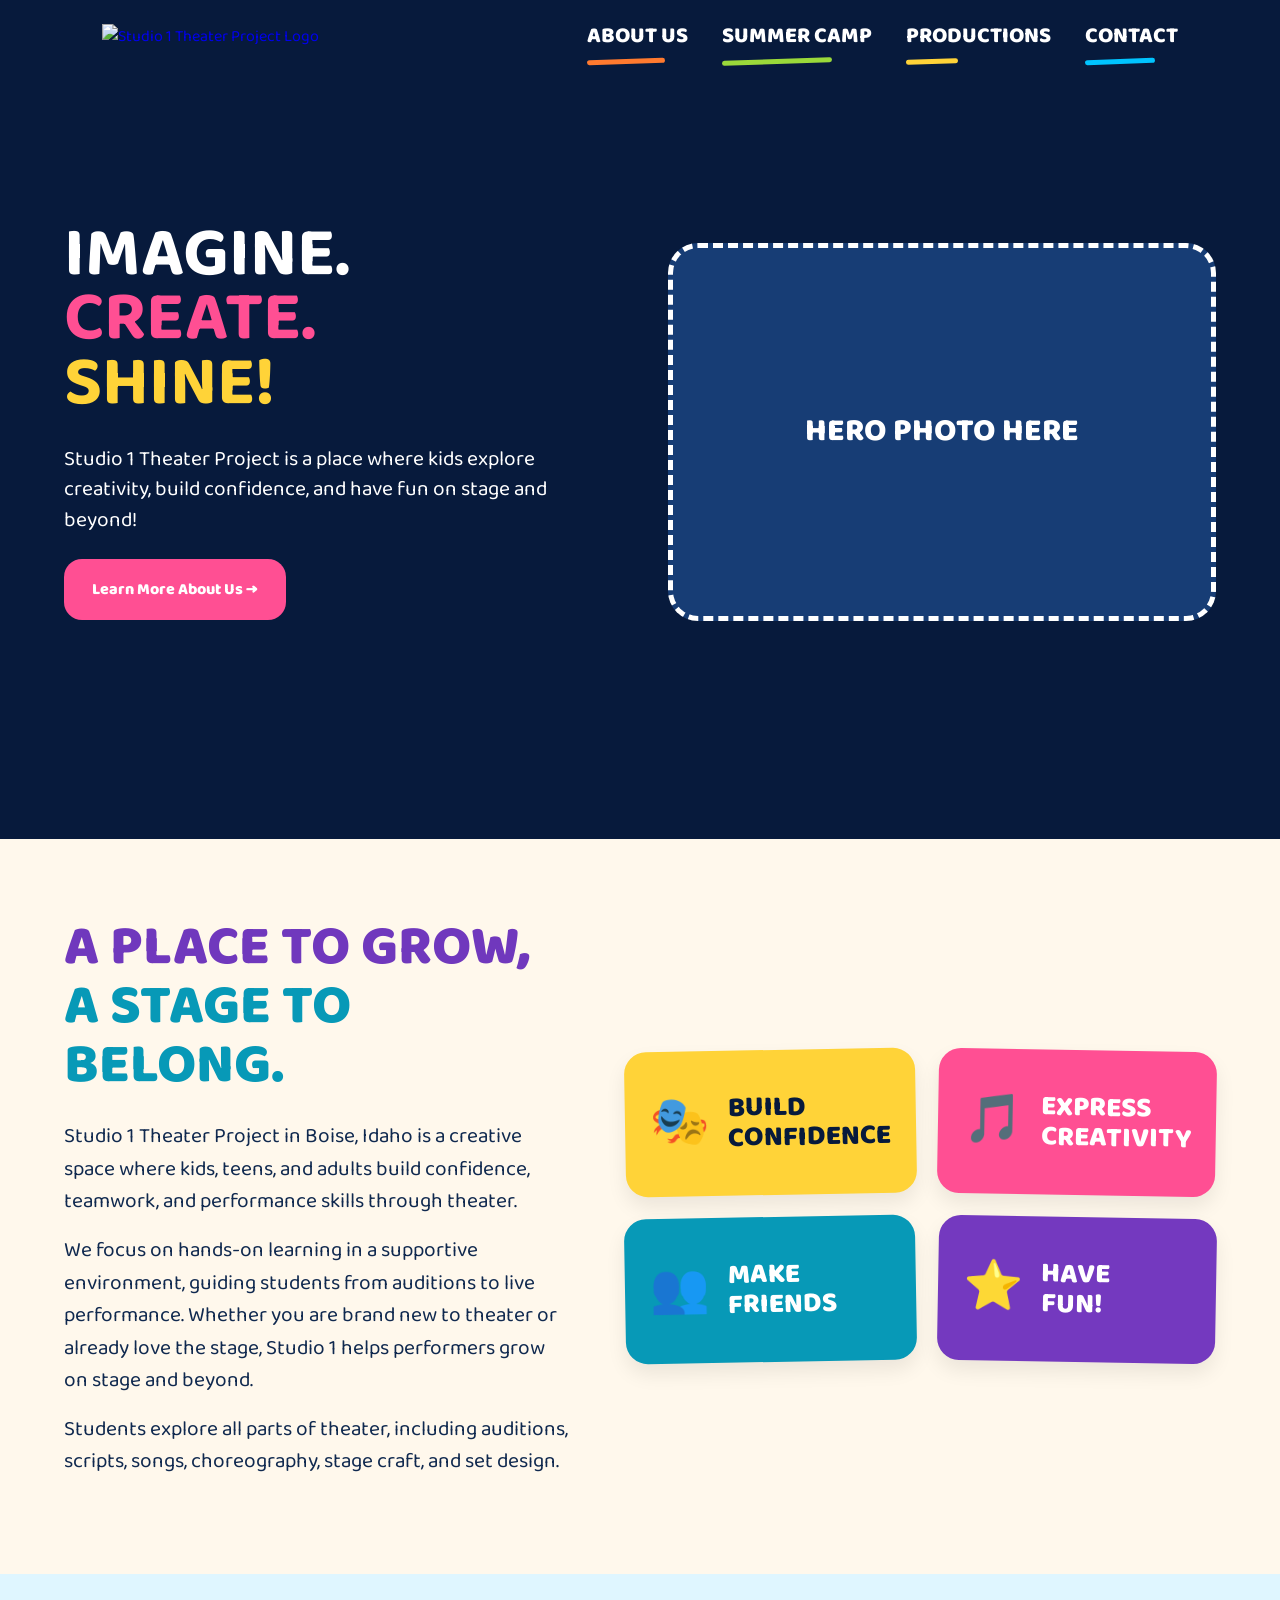
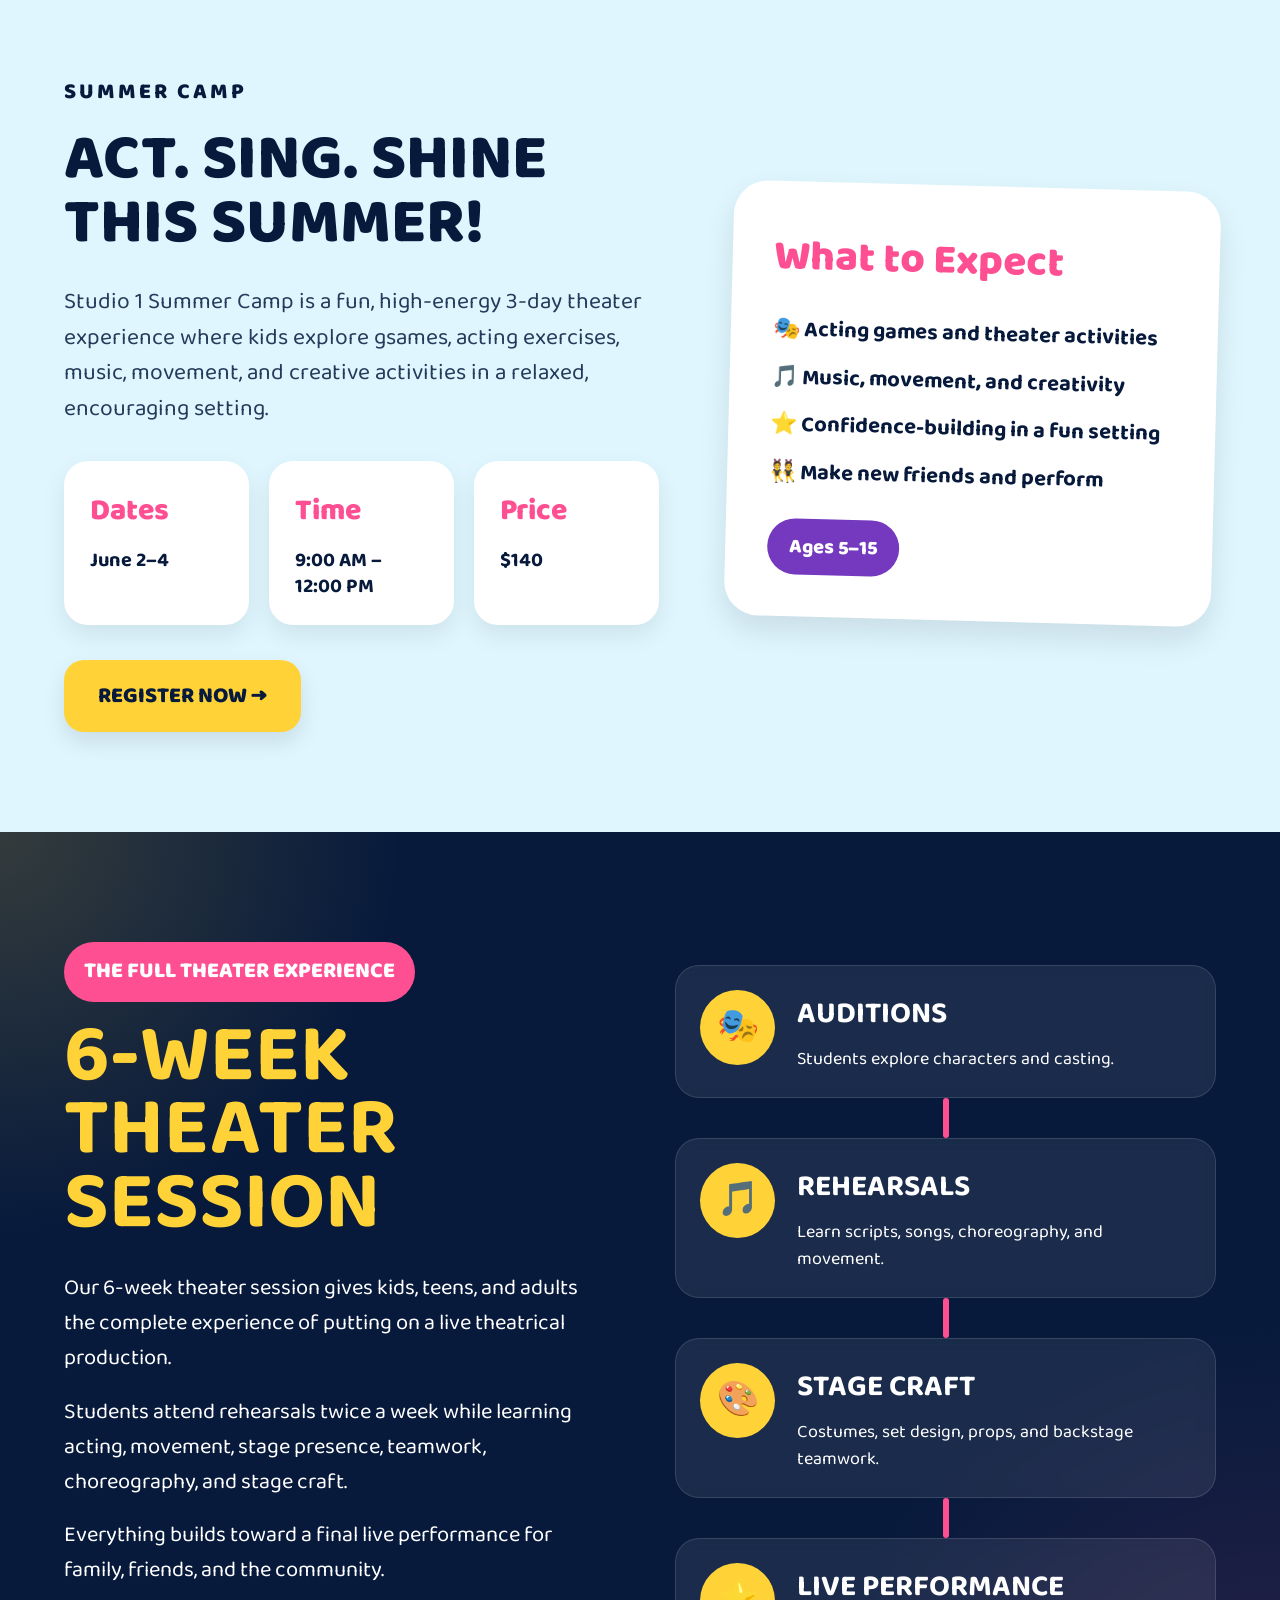
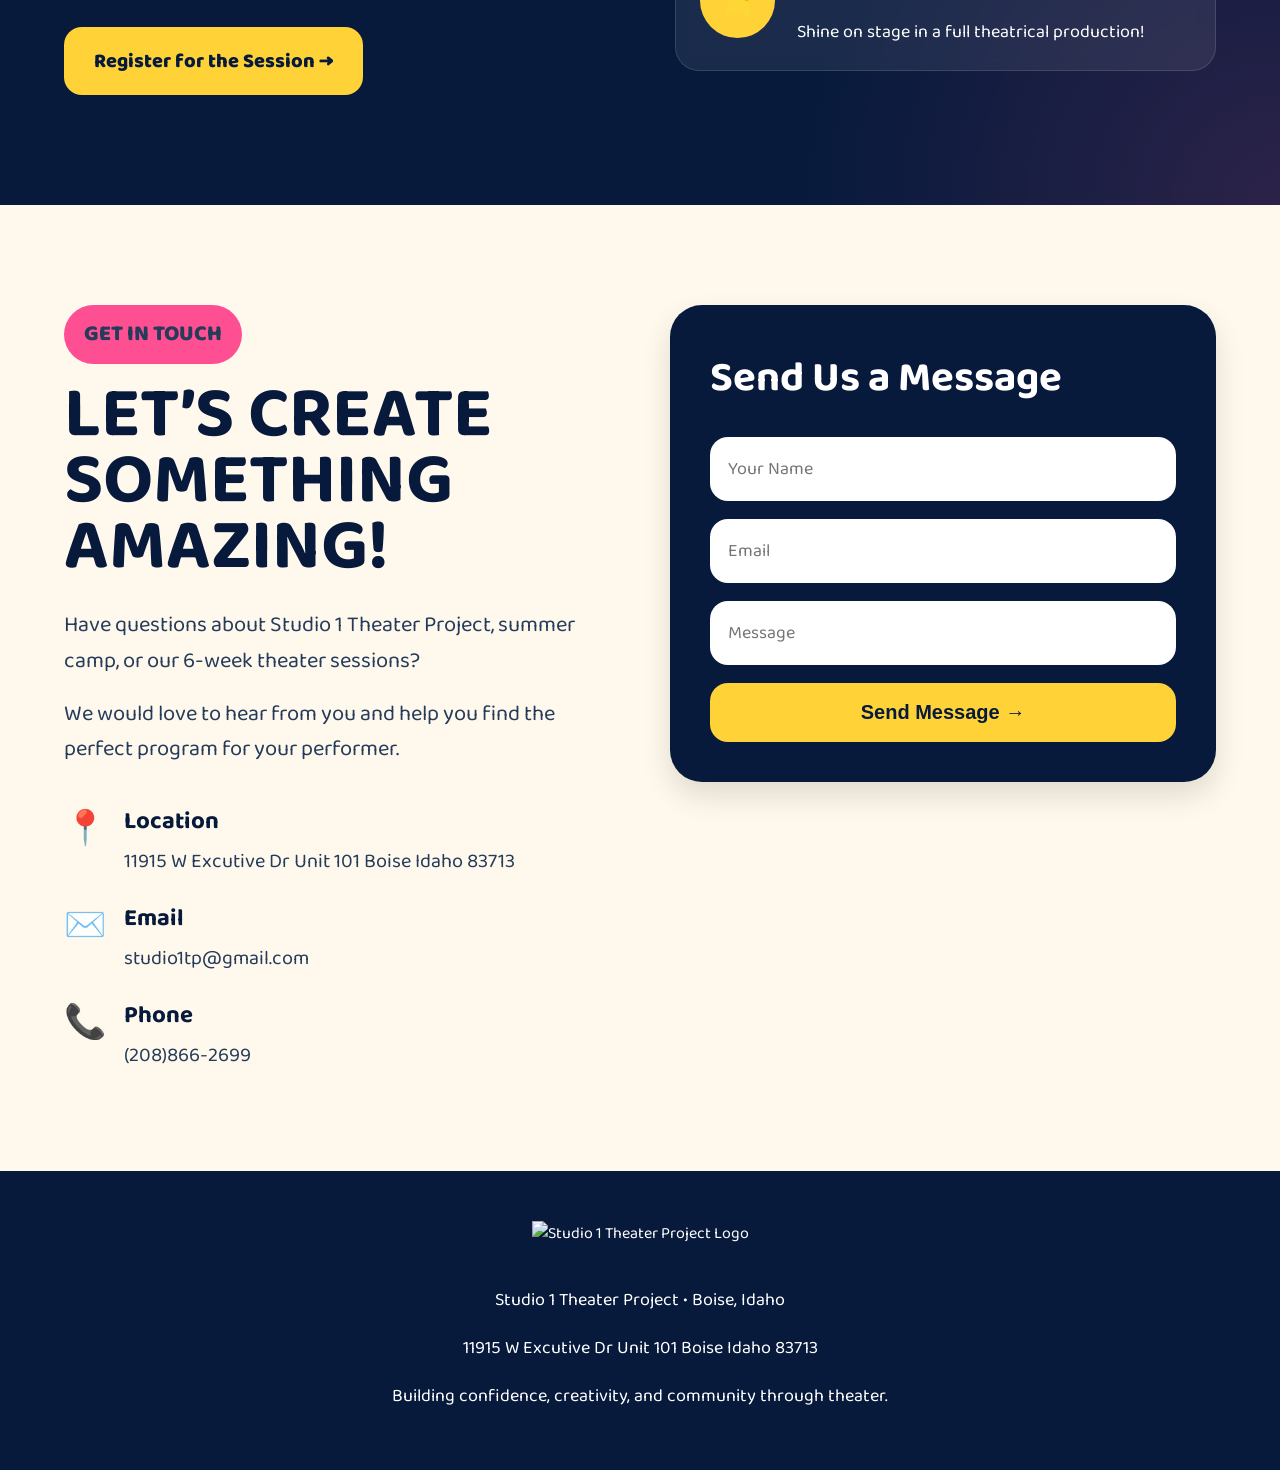
==== commit 3c1af11d: "updated theater website" ====
--- a/index.html
+++ b/index.html
@@ -24,14 +24,32 @@
        
       </header>
 
-    <nav>
-      <a href="#">About</a>
-      <a href="#summer">Summer Camp</a>
-      <a href="#production">Get Involved</a>
-      <a href="#contact">Contact</a>
-
-      <a href="#" class="register-btn">Register</a>
-    </nav>
+    <nav class="fun-nav">
+
+
+
+  <a href="#about" class="nav-pink">
+    About Us
+    <span></span>
+  </a>
+
+  <a href="#summer" class="nav-green">
+    Summer Camp
+    <span></span>
+  </a>
+
+  <a href="#production" class="nav-home">
+    Productions
+    <span></span>
+  </a>
+
+  <a href="#contact" class="nav-blue">
+    Contact
+    <span></span>
+  </a>
+
+
+</nav>
   </header>
 
   <!-- HERO -->
@@ -151,9 +169,9 @@
         </div>
       </div>
   
-      <a href="#" class="camp-register-btn">
-        Register Now →
-      </a>
+     <a href="summer-camp-registration.html" class="camp-register-btn">
+  Register Now →
+</a>
   
     </div>
   
@@ -209,9 +227,9 @@
         friends, and the community.
       </p>
   
-      <a href="#" class="production-btn">
-        Register for the Session →
-      </a>
+      <a href="6-week-registration.html" class="production-btn">
+  Register for the Session →
+</a>
   
     </div>
   
--- a/style.css
+++ b/style.css
@@ -13,7 +13,87 @@
 }
 
 /* NAVBAR */
-
+.hero h2{
+  font-size:68px;
+}
+
+.hero-image{
+  height:380px;
+}
+
+/* FUN NAVIGATION */
+
+.fun-nav{
+  display:flex;
+  align-items:center;
+  gap:34px;
+  flex-wrap:wrap;
+}
+
+.fun-nav a{
+  position:relative;
+  color:white;
+  text-decoration:none;
+  font-size:22px;
+  font-weight:900;
+  text-transform:uppercase;
+  transition:.2s;
+}
+
+.fun-nav a:hover{
+  transform:translateY(-2px);
+}
+
+/* UNDERLINES */
+
+.fun-nav a span{
+  position:absolute;
+  left:0;
+  bottom:-10px;
+  height:5px;
+  border-radius:999px;
+  transform:rotate(-2deg);
+}
+
+/* COLORS */
+
+.nav-home span{
+  width:52px;
+  background:#ffd338;
+}
+
+.nav-pink span{
+  width:78px;
+  background:#ff7a2f;
+}
+
+.nav-green span{
+  width:110px;
+  background:#9ad93a;
+}
+
+.nav-blue span{
+  width:70px;
+  background:#00c4ff;
+}
+
+/* REGISTER BUTTON */
+
+.register-btn{
+  background:#ff4f93;
+  color:white;
+  padding:16px 28px;
+  border-radius:18px;
+  font-size:20px;
+  font-weight:900;
+  margin-left:15px;
+  box-shadow:0 10px 20px rgba(0,0,0,.15);
+}
+
+.register-btn:hover{
+  background:#ff2f7d;
+  transform:scale(1.05);
+}
 
 .logo-link {
   display: flex;
@@ -22,7 +102,7 @@
 }
 
 .site-logo {
-  max-height: 90px;
+  max-height: 145px;
   width: auto;
   display: block;
 }
@@ -798,4 +878,239 @@
     .about-highlight-grid{
       grid-template-columns:1fr;
     }
-  }+  }
+
+/* SUMMER CAMP REGISTRATION PAGE */
+
+.summer-registration-page{
+  background:#dff6ff;
+  min-height:100vh;
+  padding:70px 5% 100px;
+}
+
+.summer-registration-header{
+  text-align:center;
+  max-width:950px;
+  margin:0 auto 45px;
+}
+
+.summer-registration-header h1{
+  color:#071a3c;
+  font-size:72px;
+  line-height:.95;
+  margin-bottom:25px;
+}
+
+.summer-registration-header p{
+  color:#243b5a;
+  font-size:24px;
+  line-height:1.5;
+}
+
+.summer-registration-details{
+  max-width:1100px;
+  margin:0 auto 45px;
+  display:grid;
+  grid-template-columns:repeat(4,1fr);
+  gap:20px;
+}
+
+.summer-detail-card{
+  background:white;
+  border-radius:24px;
+  padding:28px;
+  text-align:center;
+  box-shadow:0 10px 24px rgba(0,0,0,.08);
+}
+
+.summer-detail-card h3{
+  color:#ff4f93;
+  font-size:30px;
+  margin-bottom:10px;
+}
+
+.summer-detail-card p{
+  color:#071a3c;
+  font-size:24px;
+  font-weight:900;
+}
+
+.summer-registration-info{
+  max-width:1000px;
+  margin:0 auto 45px;
+  background:#071a3c;
+  color:white;
+  padding:38px;
+  border-radius:32px;
+  box-shadow:0 14px 30px rgba(0,0,0,.12);
+}
+
+.summer-registration-info h2{
+  color:#ffd338;
+  font-size:42px;
+  margin-bottom:18px;
+}
+
+.summer-registration-info p{
+  font-size:21px;
+  line-height:1.55;
+  margin-bottom:14px;
+}
+
+@media(max-width:900px){
+  .summer-registration-header h1{
+    font-size:48px;
+  }
+
+  .summer-registration-details{
+    grid-template-columns:1fr;
+  }
+}
+
+/* 6 WEEK REGISTRATION PAGE */
+
+.production-registration-page{
+  background:#071a3c;
+  min-height:100vh;
+  padding:70px 5% 100px;
+}
+
+.production-registration-header{
+  text-align:center;
+  max-width:950px;
+  margin:0 auto 50px;
+}
+
+.production-registration-header h1{
+  color:#ffd338;
+  font-size:78px;
+  line-height:.9;
+  margin-bottom:24px;
+}
+
+.production-registration-header p{
+  color:white;
+  font-size:24px;
+  line-height:1.5;
+}
+
+/* EXPERIENCE GRID */
+
+.production-experience-grid{
+  max-width:1200px;
+  margin:0 auto 50px;
+  display:grid;
+  grid-template-columns:repeat(4,1fr);
+  gap:22px;
+}
+
+.production-experience-card{
+  background:rgba(255,255,255,.08);
+  border:1px solid rgba(255,255,255,.1);
+  backdrop-filter:blur(10px);
+  border-radius:28px;
+  padding:30px;
+  text-align:center;
+}
+
+.production-experience-card span{
+  font-size:52px;
+  display:block;
+  margin-bottom:16px;
+}
+
+.production-experience-card h3{
+  color:#ffd338;
+  font-size:28px;
+  margin-bottom:12px;
+}
+
+.production-experience-card p{
+  color:white;
+  font-size:18px;
+  line-height:1.45;
+}
+
+/* INFO BOX */
+
+.production-info-box{
+  max-width:1000px;
+  margin:0 auto 50px;
+  background:#ff4f93;
+  color:white;
+  padding:42px;
+  border-radius:34px;
+  box-shadow:0 16px 30px rgba(0,0,0,.18);
+}
+
+.production-info-box h2{
+  font-size:44px;
+  margin-bottom:20px;
+}
+
+.production-info-box p{
+  font-size:21px;
+  line-height:1.6;
+  margin-bottom:16px;
+}
+
+/* MOBILE */
+
+@media(max-width:900px){
+
+  .production-registration-header h1{
+    font-size:52px;
+  }
+
+  .production-experience-grid{
+    grid-template-columns:1fr;
+  }
+
+}
+
+/* FINAL HERO FIT FIX */
+
+.navbar{
+  padding:18px 8% 0;
+  min-height:auto;
+}
+
+.logo img{
+  height:95px;
+  width:auto;
+}
+
+.hero{
+  min-height:calc(100vh - 115px);
+  padding:20px 5% 30px;
+  display:grid;
+  grid-template-columns:1fr 1fr;
+  align-items:center;
+  gap:55px;
+}
+
+.hero h2{
+  font-size:70px;
+  line-height:.92;
+  margin-bottom:28px;
+}
+
+.hero p{
+  font-size:21px;
+  line-height:1.45;
+  margin-bottom:24px;
+  max-width:650px;
+}
+
+.hero-image{
+  height:390px;
+  max-height:42vh;
+}
+
+.hero-left{
+  transform:translateY(-20px);
+}
+
+.hero-right{
+  transform:translateY(-10px);
+}
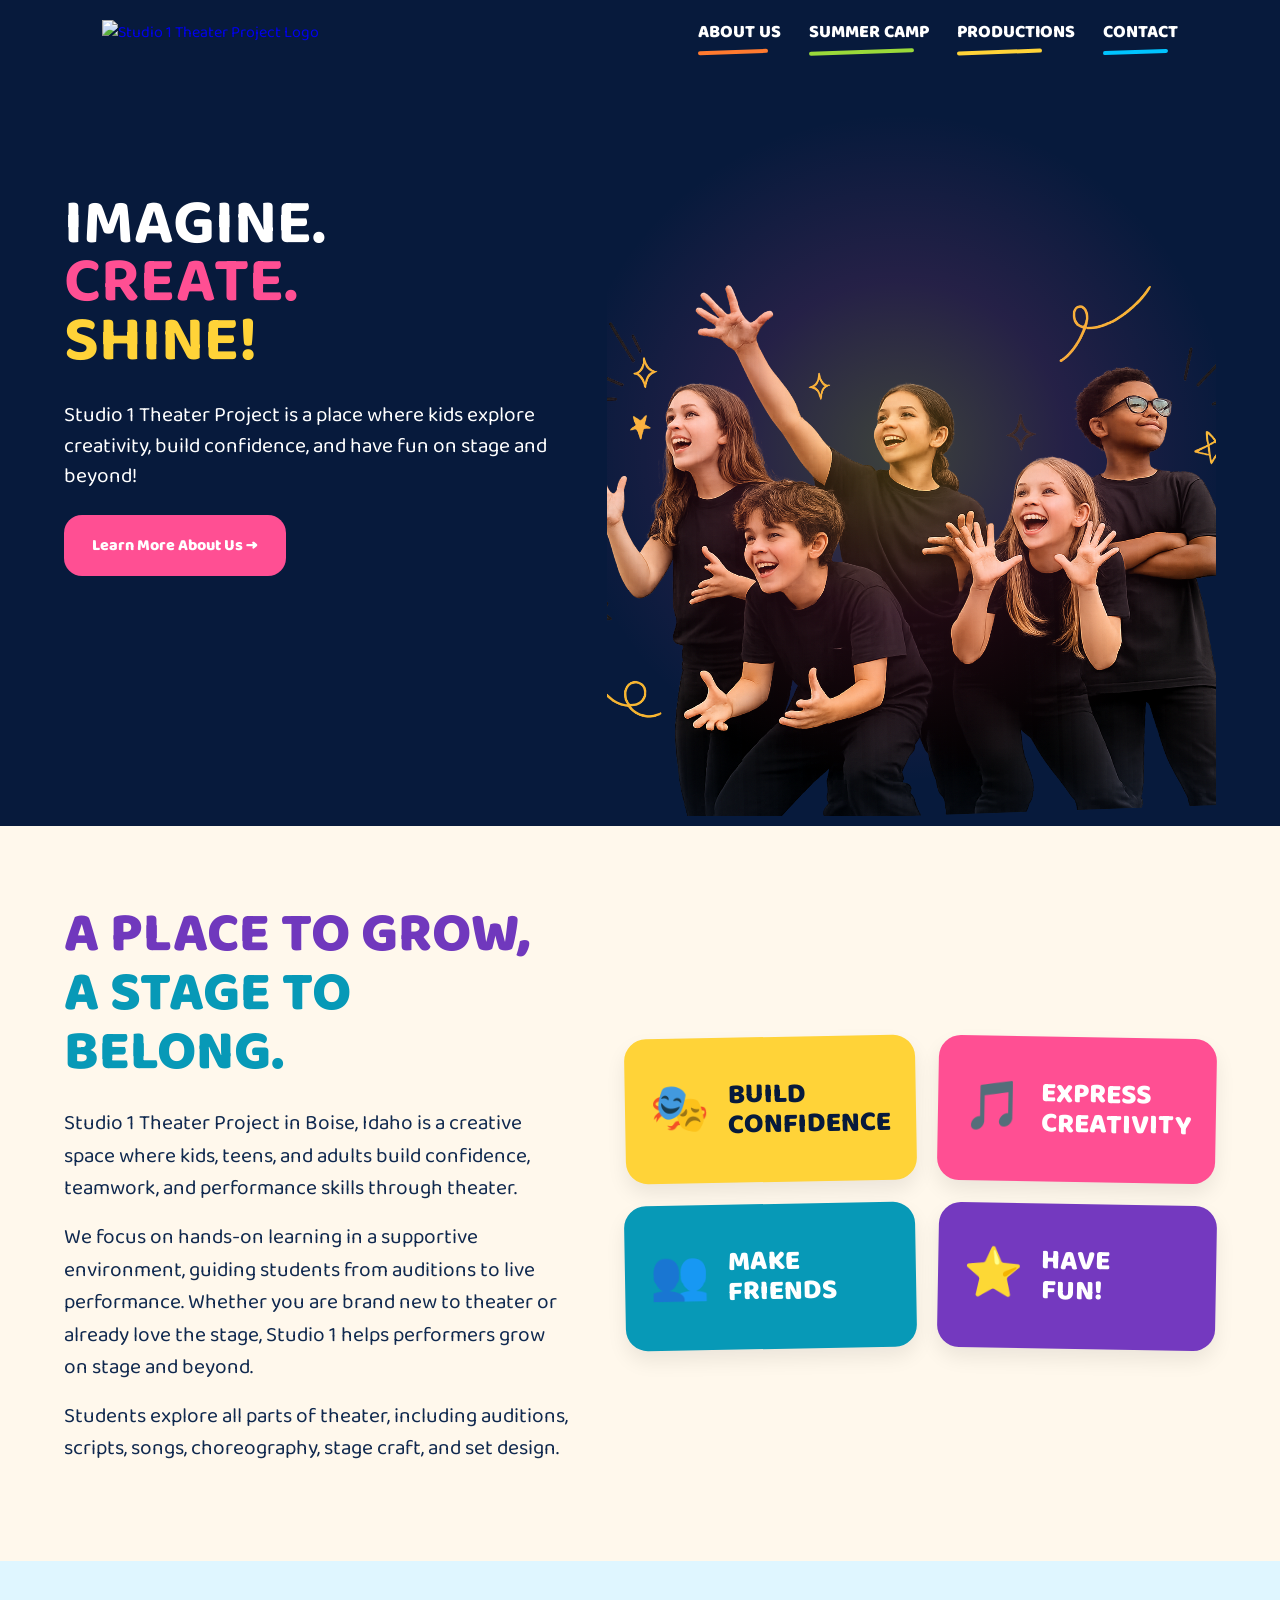
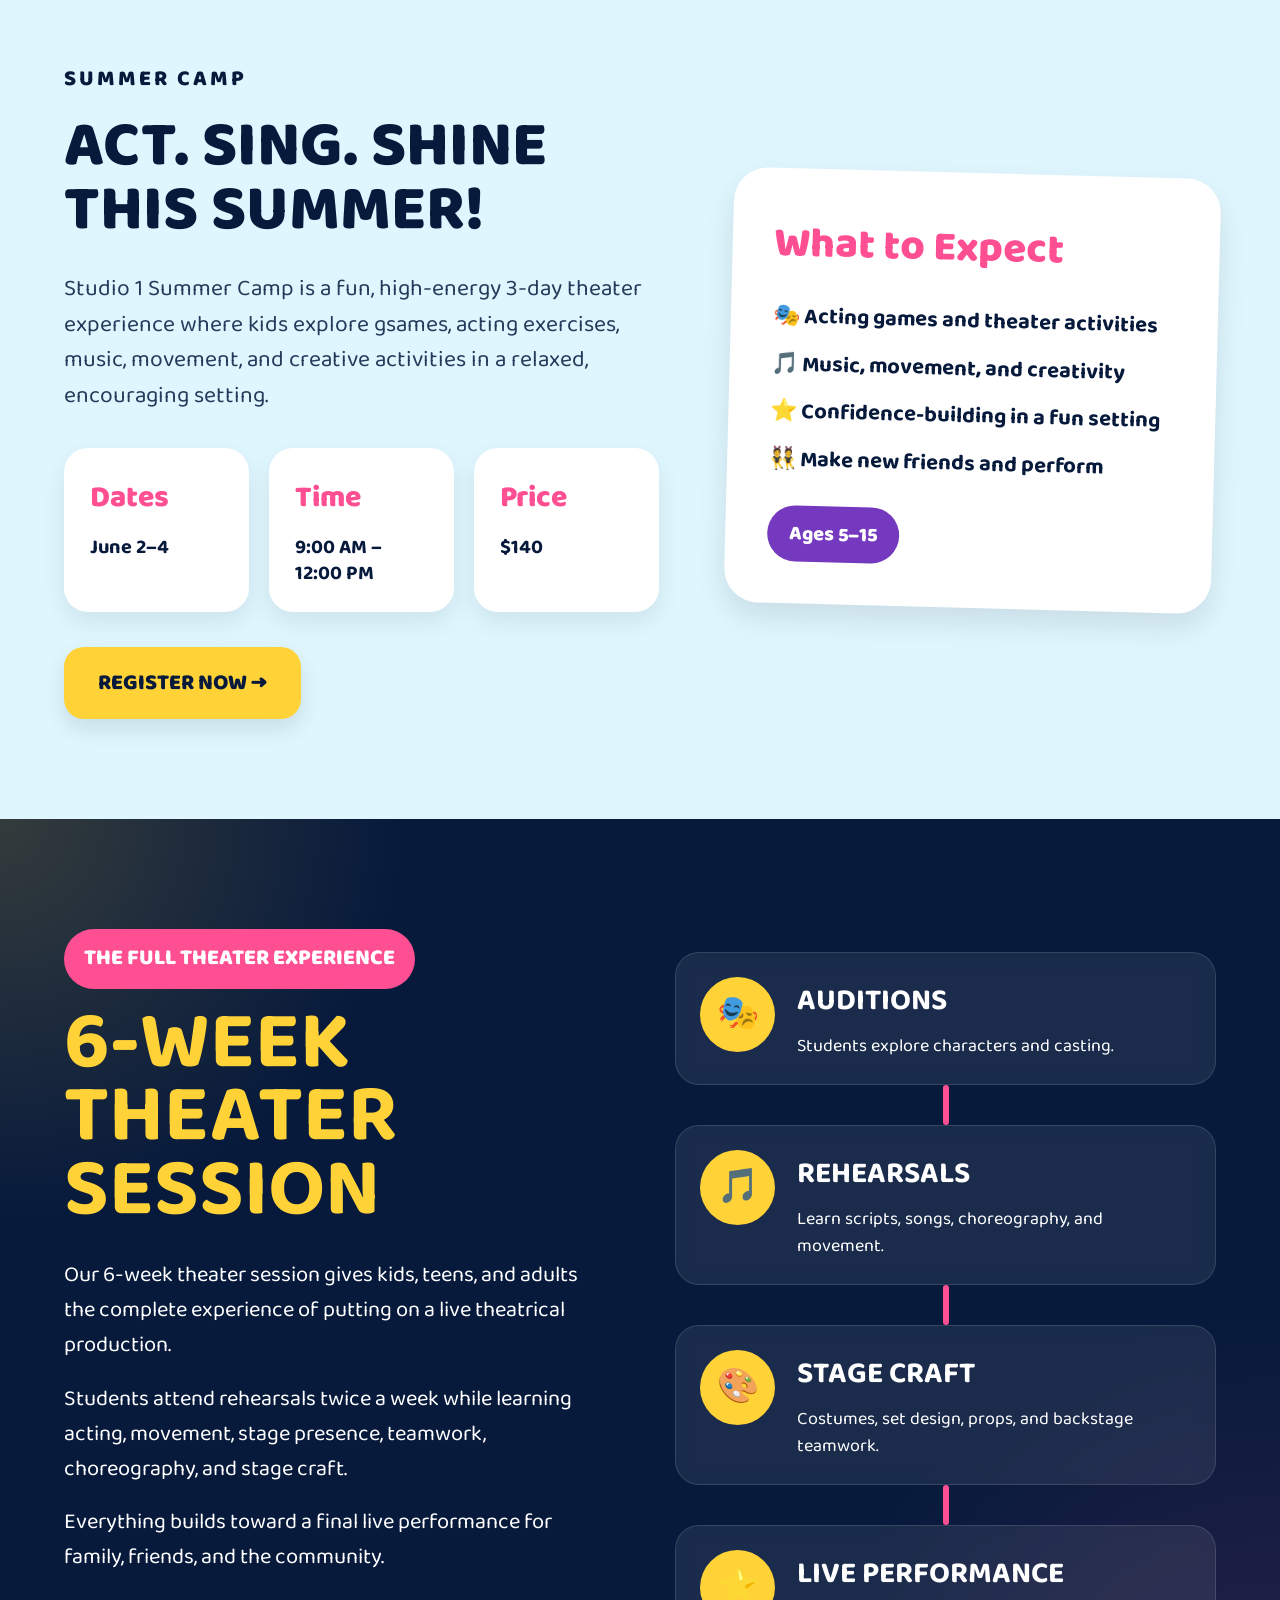
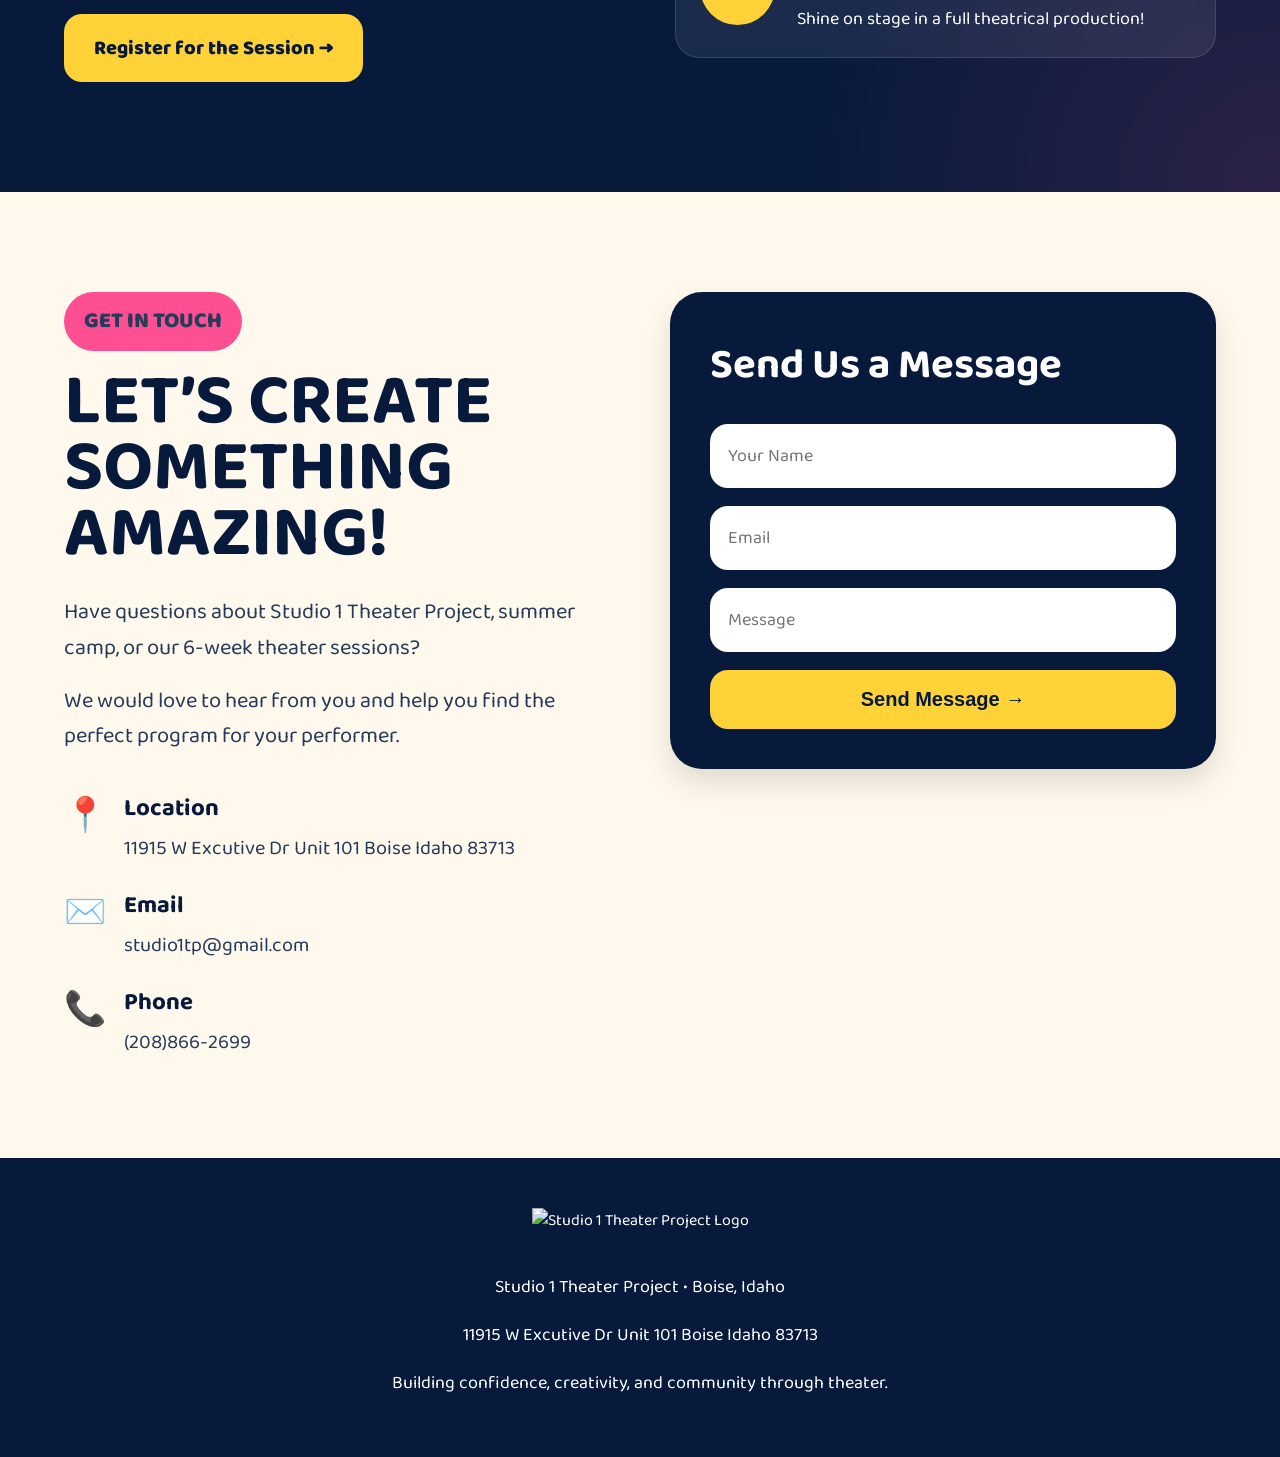
==== commit b44da21f: "updated with hero image" ====
--- a/index.html
+++ b/index.html
@@ -75,9 +75,7 @@
 
     <div class="hero-right">
 
-      <div class="hero-image">
-        HERO PHOTO HERE
-      </div>
+      <div class="hero-image"></div>
 
     </div>
 
--- a/style.css
+++ b/style.css
@@ -16,9 +16,45 @@
 .hero h2{
   font-size:68px;
 }
+.hero-image::before{
+  content:"";
+  position:absolute;
+  inset:0;
+  background:radial-gradient(circle, rgba(255,211,56,.22), transparent 65%);
+  z-index:-1;
+}
+.hero-image::before{
+  content:"";
+  position:absolute;
+  width:500px;
+  height:500px;
+  background:radial-gradient(
+    circle,
+    rgba(255,211,56,.22) 0%,
+    rgba(255,79,147,.12) 35%,
+    transparent 70%
+  );
+
+  top:50%;
+  left:50%;
+  transform:translate(-50%,-50%);
+  z-index:-1;
+}
 
 .hero-image{
-  height:380px;
+  height:730px;
+  border-radius:40px;
+
+  background-image:url("images/hero-kids2.png");
+  background-size:contain;
+  background-repeat:no-repeat;
+  background-position:center bottom;
+  position:relative;
+
+  transform:scale(1.45);
+  transform-origin:center;
+  transform:scale(1.45) translateY(-180px);
+   rotate:-2deg;
 }
 
 /* FUN NAVIGATION */
@@ -26,15 +62,16 @@
 .fun-nav{
   display:flex;
   align-items:center;
-  gap:34px;
+  gap:28px;
   flex-wrap:wrap;
 }
+
 
 .fun-nav a{
   position:relative;
   color:white;
   text-decoration:none;
-  font-size:22px;
+  font-size:18px;
   font-weight:900;
   text-transform:uppercase;
   transition:.2s;
@@ -49,32 +86,36 @@
 .fun-nav a span{
   position:absolute;
   left:0;
-  bottom:-10px;
-  height:5px;
+
+ 
   border-radius:999px;
   transform:rotate(-2deg);
+   height:4px;
+  bottom:-8px;
 }
 
 /* COLORS */
 
 .nav-home span{
-  width:52px;
+  width:85px;
   background:#ffd338;
 }
 
 .nav-pink span{
-  width:78px;
+  width:70px;
   background:#ff7a2f;
 }
 
 .nav-green span{
-  width:110px;
+  width:105px;
   background:#9ad93a;
+  transform:rotate(1deg);
 }
 
 .nav-blue span{
-  width:70px;
+ width:65px;
   background:#00c4ff;
+   transform:rotate(-3deg);
 }
 
 /* REGISTER BUTTON */
@@ -102,7 +143,7 @@
 }
 
 .site-logo {
-  max-height: 145px;
+  max-height: 170px;
   width: auto;
   display: block;
 }
@@ -157,7 +198,7 @@
   
   .header-title-logo img {
     display: block !important;
-    max-height: 70px !important;
+    max-height: 100px !important;
     width: auto !important;
   }
 
@@ -247,17 +288,7 @@
   font-weight:800;
 }
 
-.hero-image{
-  background:#173d75;
-  border-radius:30px;
-  height:500px;
-  display:flex;
-  align-items:center;
-  justify-content:center;
-  font-size:32px;
-  font-weight:800;
-  border:5px dashed white;
-}
+
 
 
 /* NEW SUMMER CAMP SECTION */
@@ -1075,10 +1106,7 @@
   min-height:auto;
 }
 
-.logo img{
-  height:95px;
-  width:auto;
-}
+
 
 .hero{
   min-height:calc(100vh - 115px);
@@ -1102,10 +1130,6 @@
   max-width:650px;
 }
 
-.hero-image{
-  height:390px;
-  max-height:42vh;
-}
 
 .hero-left{
   transform:translateY(-20px);
@@ -1113,4 +1137,315 @@
 
 .hero-right{
   transform:translateY(-10px);
-}+}
+
+/* =========================
+   MOBILE RESPONSIVE FIXES
+========================= */
+
+@media(max-width:900px){
+
+  /* NAVBAR */
+
+  .navbar{
+    padding:18px 5% 10px;
+    flex-wrap:wrap;
+    gap:20px;
+    justify-content:center;
+    text-align:center;
+  }
+
+  .logo{
+    width:100%;
+    display:flex;
+    justify-content:center;
+  }
+
+  .logo img{
+    height: 115px;
+    width:auto;
+  }
+
+  /* ONLY KEEP REGISTER BUTTON */
+
+  .fun-nav{
+    width:100%;
+    justify-content:center;
+  }
+
+  .fun-nav a:not(.register-btn){
+    display:none;
+  }
+
+  .register-btn{
+    font-size:18px;
+    padding:14px 22px;
+    margin-left:0;
+  }
+
+  /* HERO */
+
+  .hero{
+    grid-template-columns:1fr;
+    text-align:center;
+    padding:35px 5% 45px;
+    min-height:auto;
+    gap:35px;
+  }
+
+  .hero-left{
+    transform:none;
+  }
+
+  .hero-right{
+    transform:none;
+  }
+
+  .hero h2{
+    font-size:52px;
+    line-height:.95;
+    margin-bottom:22px;
+  }
+
+  .hero p{
+    font-size:20px;
+    line-height:1.5;
+    max-width:100%;
+    margin-bottom:24px;
+  }
+
+  .hero-image{
+    height:300px;
+    max-height:none;
+    font-size:28px;
+  }
+
+  /* ABOUT */
+
+  .about-fun-section{
+    grid-template-columns:1fr;
+    gap:35px;
+    padding:65px 5%;
+  }
+
+  .about-copy h2{
+    font-size:42px;
+  }
+
+  .about-copy p{
+    font-size:20px;
+  }
+
+  .about-highlight-grid{
+    grid-template-columns:1fr;
+  }
+
+  /* SUMMER CAMP */
+
+  .summer-camp-new{
+    grid-template-columns:1fr;
+    gap:40px;
+    padding:70px 5%;
+  }
+
+  .summer-left h2{
+    font-size:44px;
+  }
+
+  .camp-description{
+    font-size:20px;
+  }
+
+  .camp-details-row{
+    grid-template-columns:1fr;
+  }
+
+  .camp-detail-card h3{
+    font-size:26px;
+  }
+
+  .camp-detail-card p{
+    font-size:20px;
+  }
+
+  .summer-expect-card{
+    transform:none;
+    padding:32px;
+  }
+
+  .summer-expect-card h3{
+    font-size:34px;
+  }
+
+  .summer-expect-card li{
+    font-size:20px;
+  }
+
+  /* PRODUCTION SECTION */
+
+  .production-section{
+    grid-template-columns:1fr;
+    gap:45px;
+    padding:75px 5%;
+  }
+
+  .production-content h2{
+    font-size:52px;
+  }
+
+  .production-content p{
+    font-size:20px;
+  }
+
+  .timeline-item{
+    padding:20px;
+  }
+
+  .timeline-item h3{
+    font-size:24px;
+  }
+
+  .timeline-item p{
+    font-size:17px;
+  }
+
+  .timeline-icon{
+    min-width:60px;
+    height:60px;
+    font-size:28px;
+  }
+
+  /* CONTACT */
+
+  .contact-section{
+    grid-template-columns:1fr;
+    gap:45px;
+    padding:75px 5%;
+  }
+
+  .contact-left h2{
+    font-size:48px;
+  }
+
+  .contact-left p{
+    font-size:20px;
+  }
+
+  .contact-form-box{
+    padding:30px;
+  }
+
+  .contact-form-box h3{
+    font-size:34px;
+  }
+
+  /* REGISTRATION PAGES */
+
+  .registration-header h1,
+  .summer-registration-header h1,
+  .production-registration-header h1{
+    font-size:48px;
+  }
+
+  .registration-header p,
+  .summer-registration-header p,
+  .production-registration-header p{
+    font-size:20px;
+  }
+
+  .summer-registration-details{
+    grid-template-columns:1fr;
+  }
+
+  .production-experience-grid{
+    grid-template-columns:1fr;
+  }
+
+  .production-info-box{
+    padding:32px;
+  }
+
+  .production-info-box h2{
+    font-size:34px;
+  }
+
+  .production-info-box p{
+    font-size:19px;
+  }
+
+  /* IFRAME */
+
+  iframe{
+    min-height:1350px;
+  }
+
+  .registration-frame-wrapper{
+    padding:10px;
+    border-radius:24px;
+  }
+
+  .registration-frame-wrapper iframe{
+    border-radius:18px;
+  }
+
+  /* FOOTER */
+
+  .site-footer{
+    padding:40px 5%;
+  }
+
+  .footer-logo{
+    height:70px;
+  }
+
+  .site-footer p{
+    font-size:16px;
+  }
+
+}
+
+/* FINAL HERO HEIGHT + KIDS ALIGNMENT FIX */
+
+.hero{
+  min-height:calc(100vh - 120px);
+  max-height:calc(100vh - 120px);
+  padding:0 5%;
+  overflow:hidden;
+  display:grid;
+  grid-template-columns:1fr 1.25fr;
+  align-items:end;
+}
+
+.hero-left{
+  align-self:center;
+  transform:translateY(-50px);
+}
+
+.hero-right{
+  height:100%;
+  display:flex;
+  align-items:flex-end;
+  justify-content:flex-end;
+  overflow:hidden;
+}
+
+.hero-image{
+  height:70%;
+  width:100%;
+  background-size:contain;
+  background-repeat:no-repeat;
+  background-position:center bottom;
+  transform:scale(1.35);
+  transform-origin:bottom center;
+  margin-bottom:0;
+}
+
+.hero h2{
+  font-size:64px;
+  line-height:.92;
+}
+
+.hero p{
+  font-size:21px;
+  max-width:650px;
+}
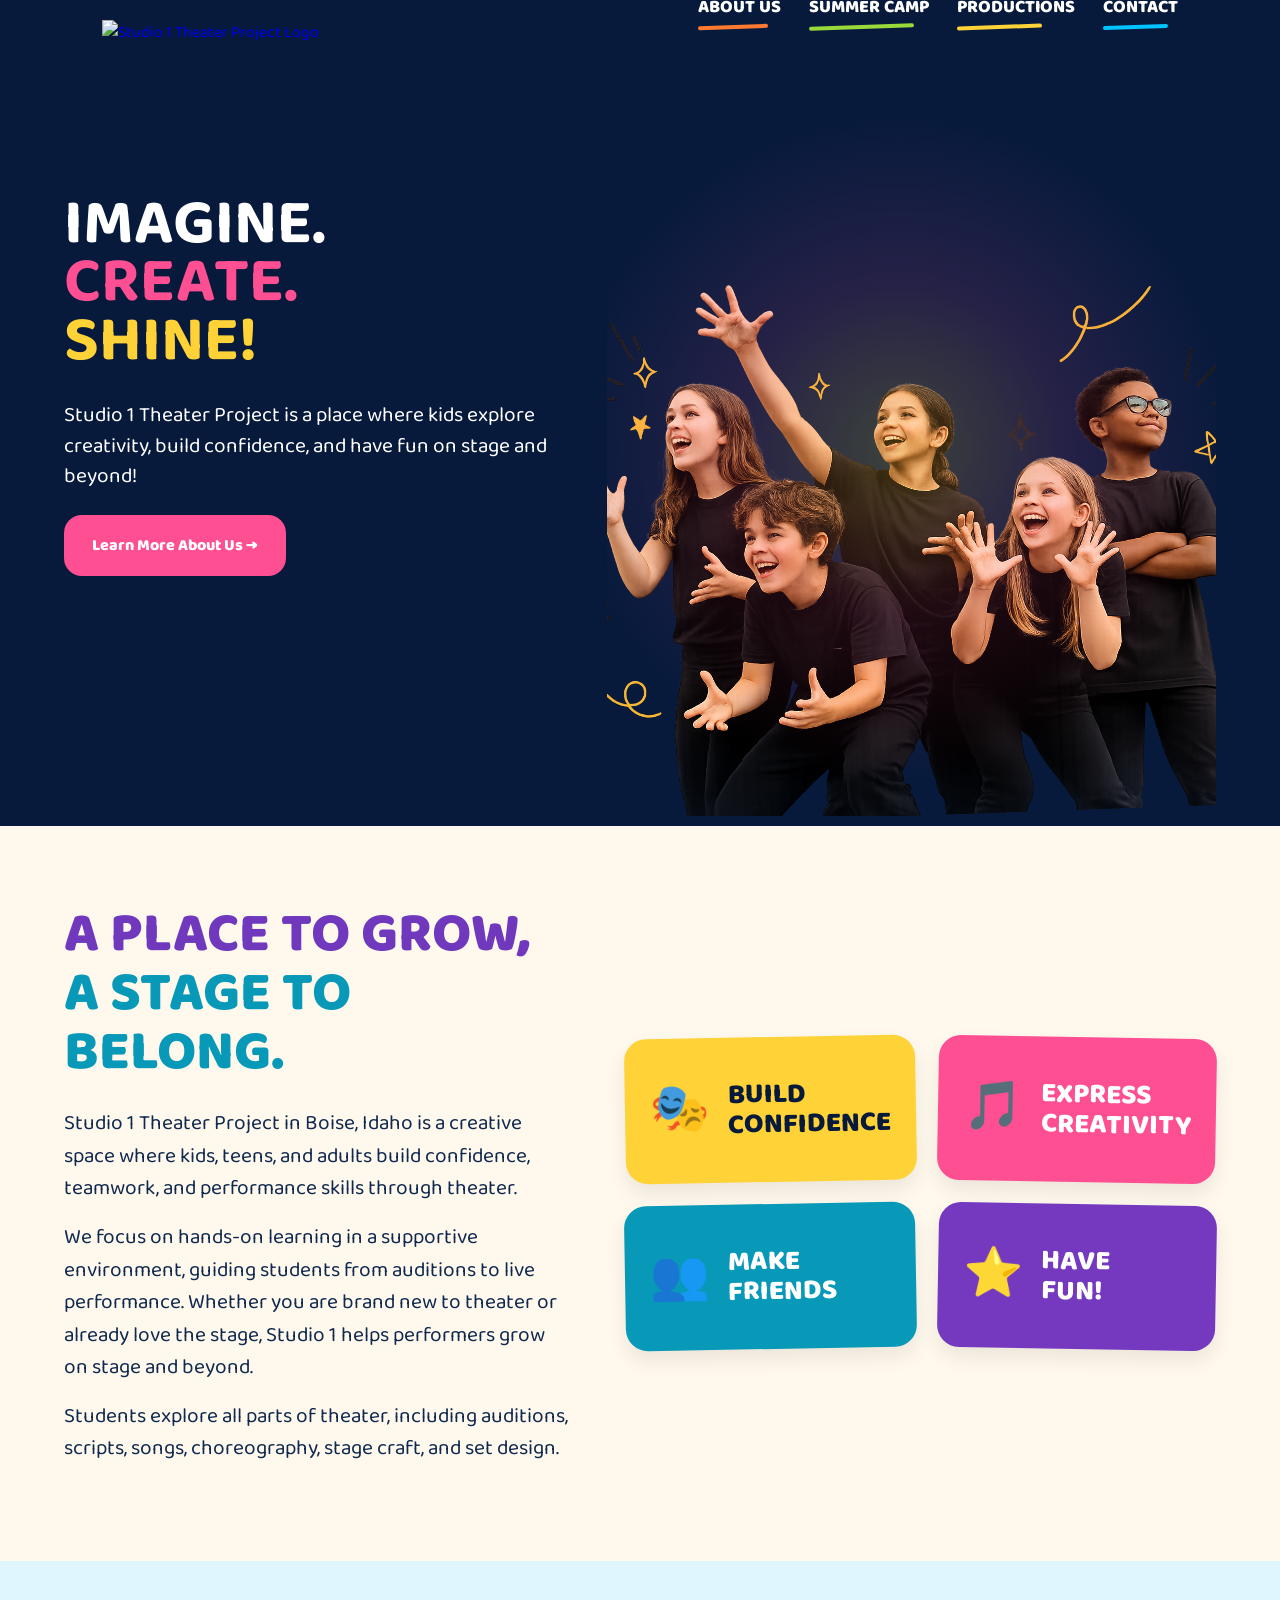
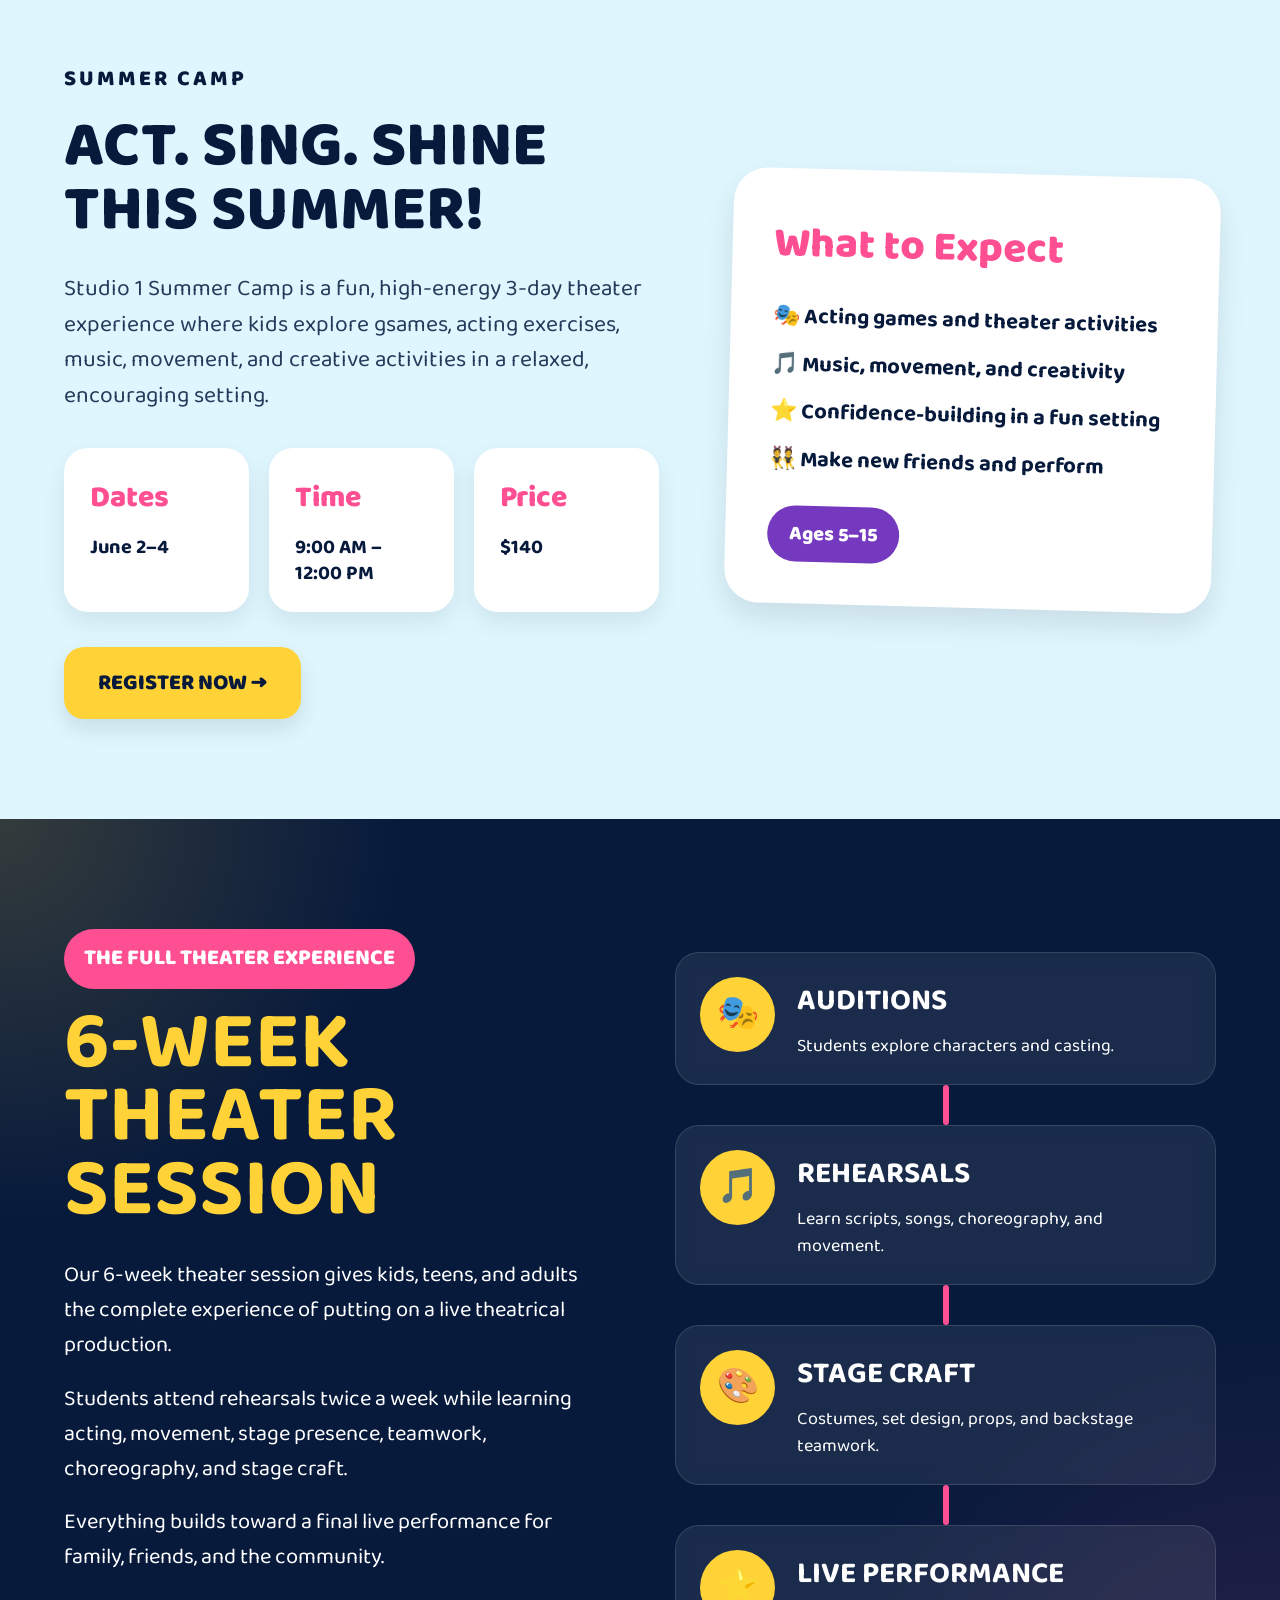
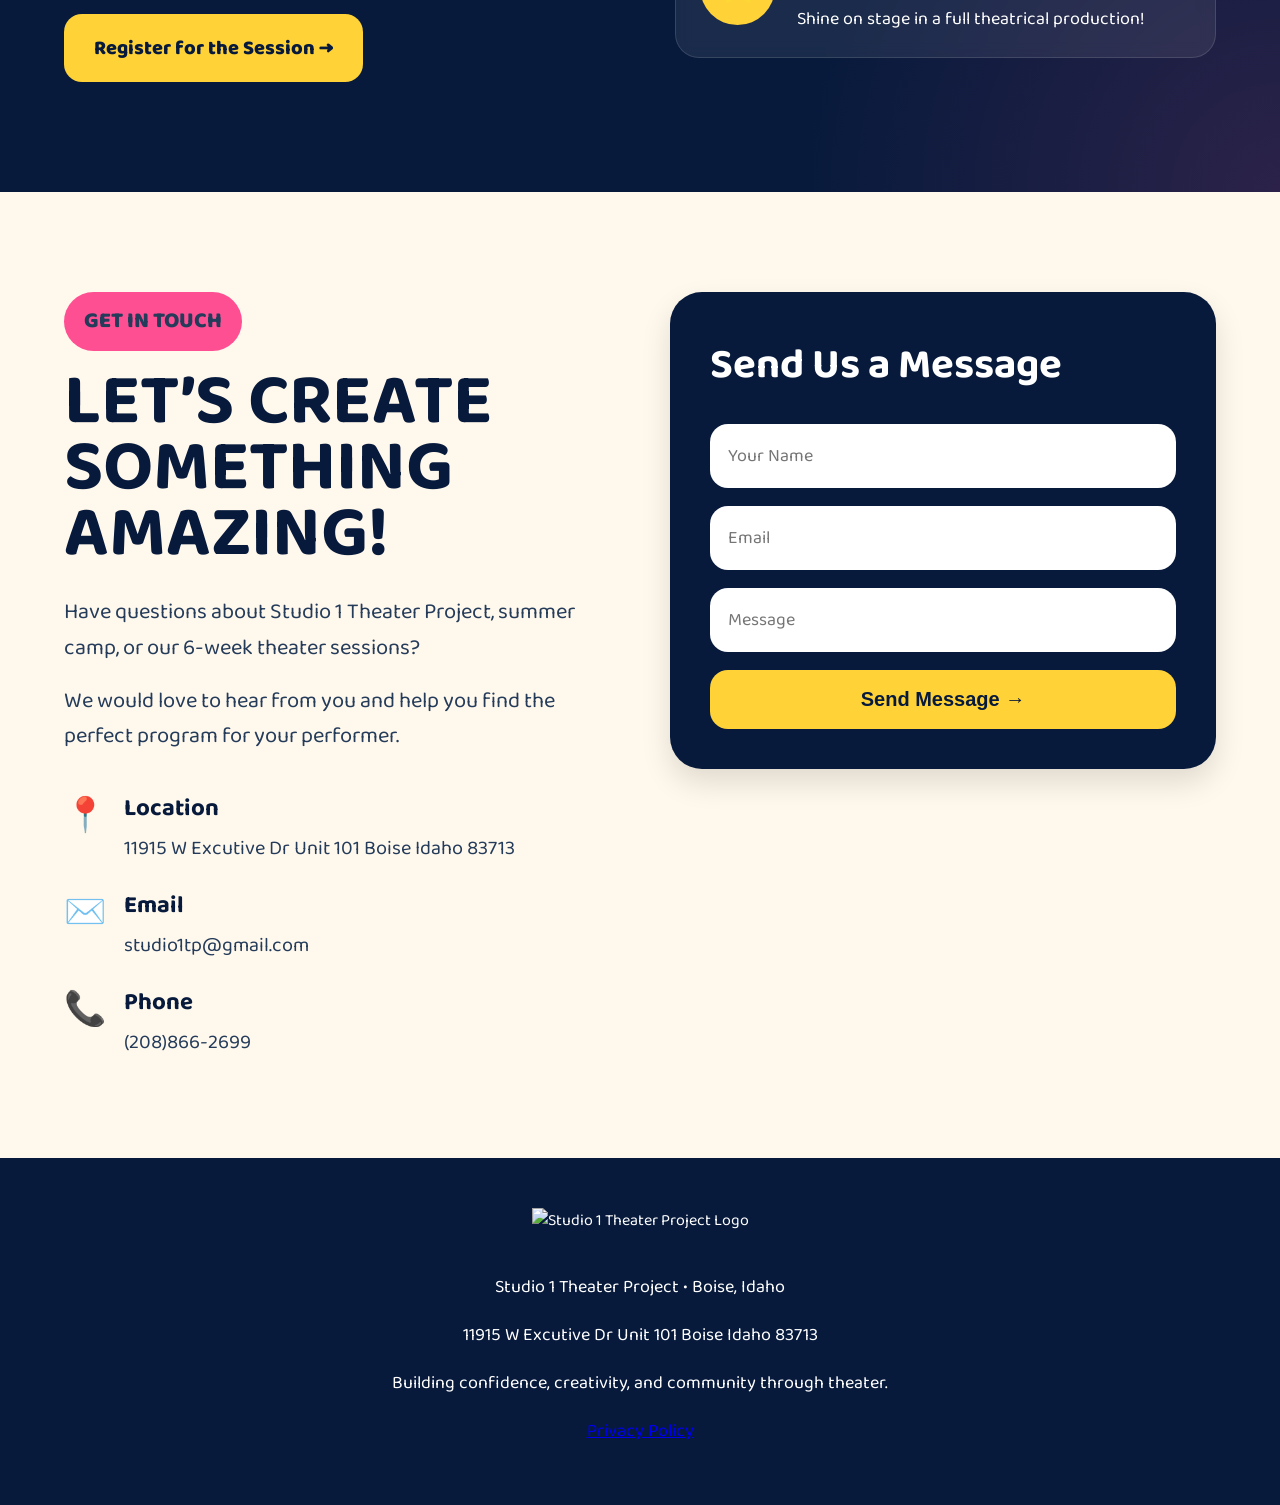
==== commit ab4e3528: "added privacy policy" ====
--- a/index.html
+++ b/index.html
@@ -382,6 +382,10 @@
     <p>
       Building confidence, creativity, and community through theater.
     </p>
+
+    <p>
+      <a href="privacy.html">Privacy Policy</a>
+    </p>
   
   </footer>
 
--- a/style.css
+++ b/style.css
@@ -64,6 +64,7 @@
   align-items:center;
   gap:28px;
   flex-wrap:wrap;
+   transform:translateY(-25px);
 }
 
 
@@ -1449,3 +1450,95 @@
   font-size:21px;
   max-width:650px;
 }
+
+@media(max-width:900px){
+
+  .hero{
+    min-height:auto;
+    padding:30px 5% 50px;
+    grid-template-columns:1fr;
+    text-align:center;
+  }
+
+  .hero-right{
+    display:none;
+  }
+
+  .hero h2{
+  font-size:44px;
+  line-height:.95;
+  word-break:keep-all;
+}
+
+  .hero p{
+    font-size:20px;
+    max-width:100%;
+    margin:0 auto 24px;
+  }
+
+}
+
+@media(max-width:900px){
+
+  .hero-left{
+    width:100%;
+    max-width:100%;
+    overflow:visible;
+  }
+
+  .hero h2{
+    display:block;
+    width:100%;
+    max-width:100%;
+    font-size:55px;
+    line-height:1;
+    letter-spacing:0;
+    white-space:normal;
+    overflow:visible;
+    transform:none;
+  }
+
+}
+
+/* FINAL MOBILE HERO FIX */
+
+@media(max-width:900px){
+
+  .hero{
+    max-height:none !important;
+    min-height:auto !important;
+    overflow:visible !important;
+    padding:35px 5% 55px !important;
+    display:block !important;
+    text-align:center;
+  }
+
+  .hero-left{
+    transform:none !important;
+    padding:0 !important;
+    margin:0 auto !important;
+    width:100% !important;
+    max-width:100% !important;
+    overflow:visible !important;
+  }
+
+  .hero-right{
+    display:none !important;
+  }
+
+  .hero h2{
+    font-size:48px !important;
+    line-height:1.08 !important;
+    margin:0 0 24px !important;
+    padding-top:20px !important;
+    overflow:visible !important;
+    white-space:normal !important;
+  }
+
+  .hero p{
+    font-size:20px !important;
+    line-height:1.45 !important;
+    max-width:100% !important;
+    margin:0 auto 26px !important;
+  }
+}
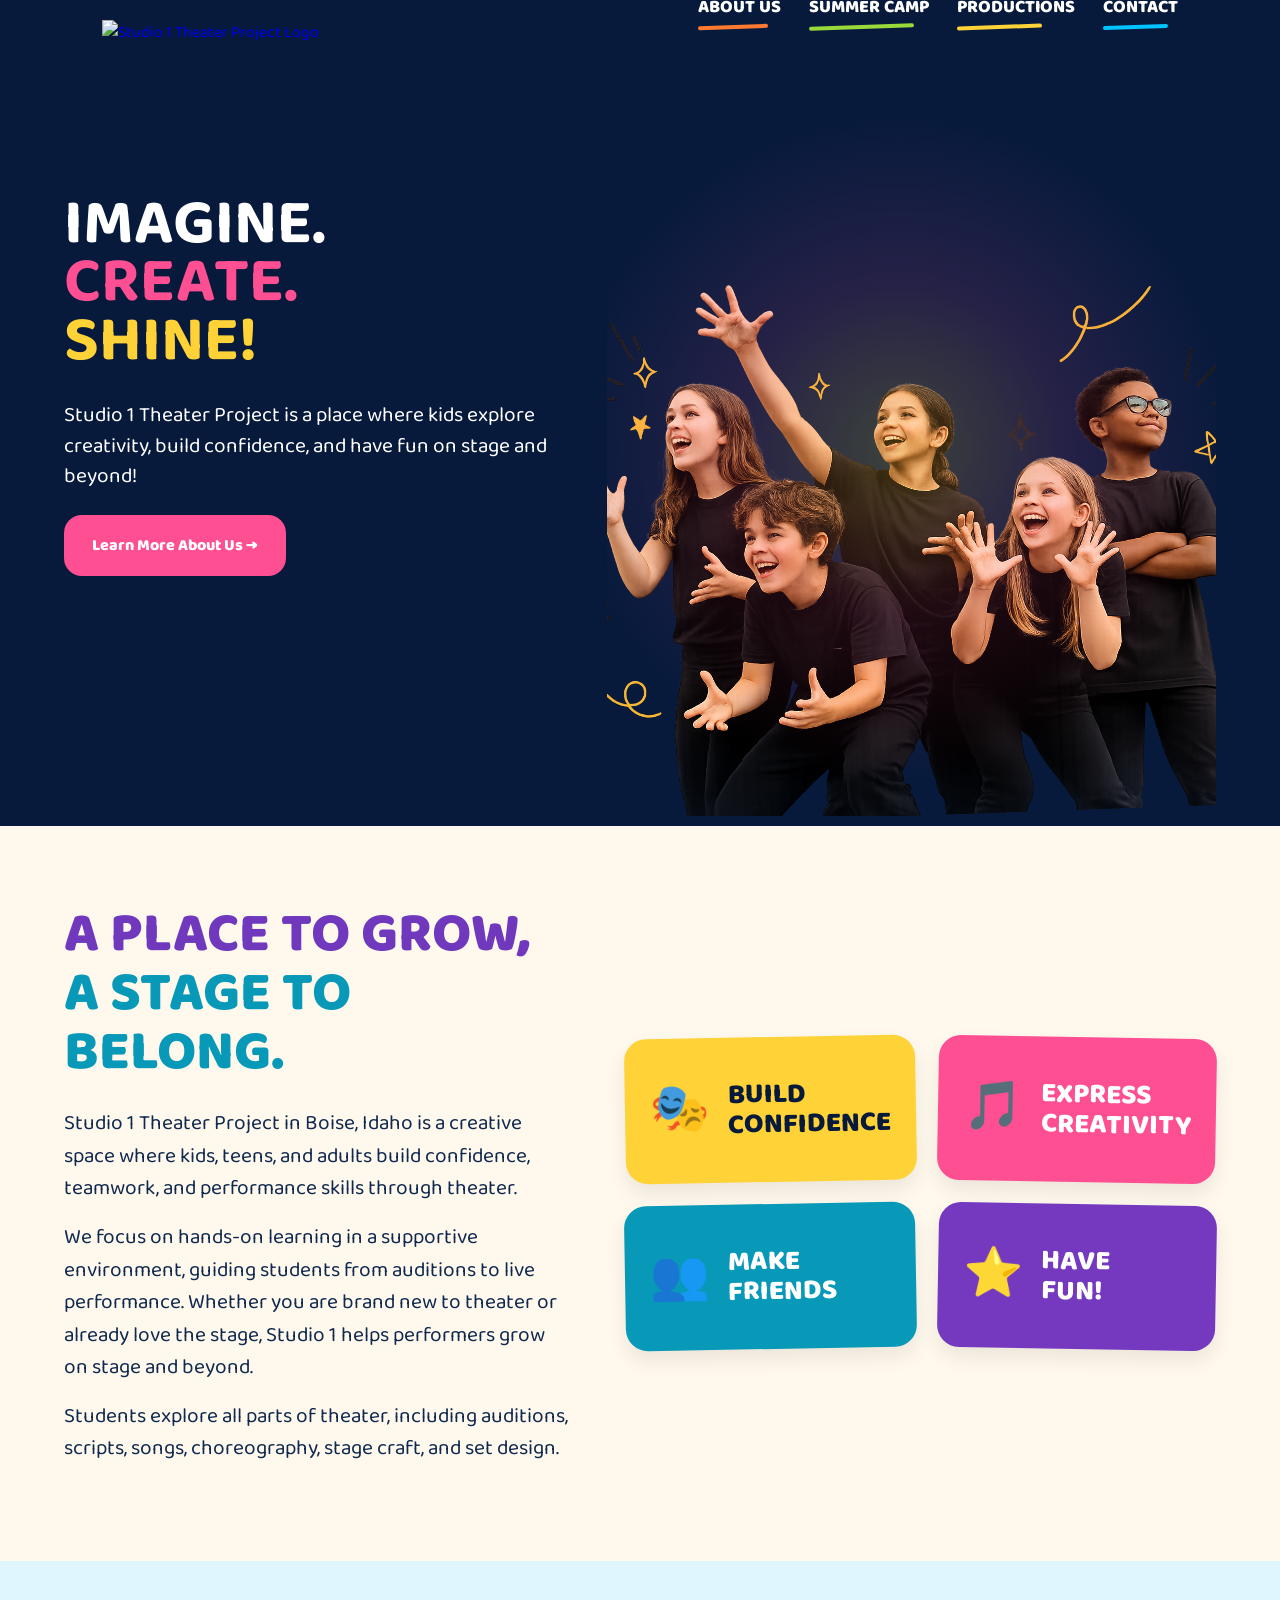
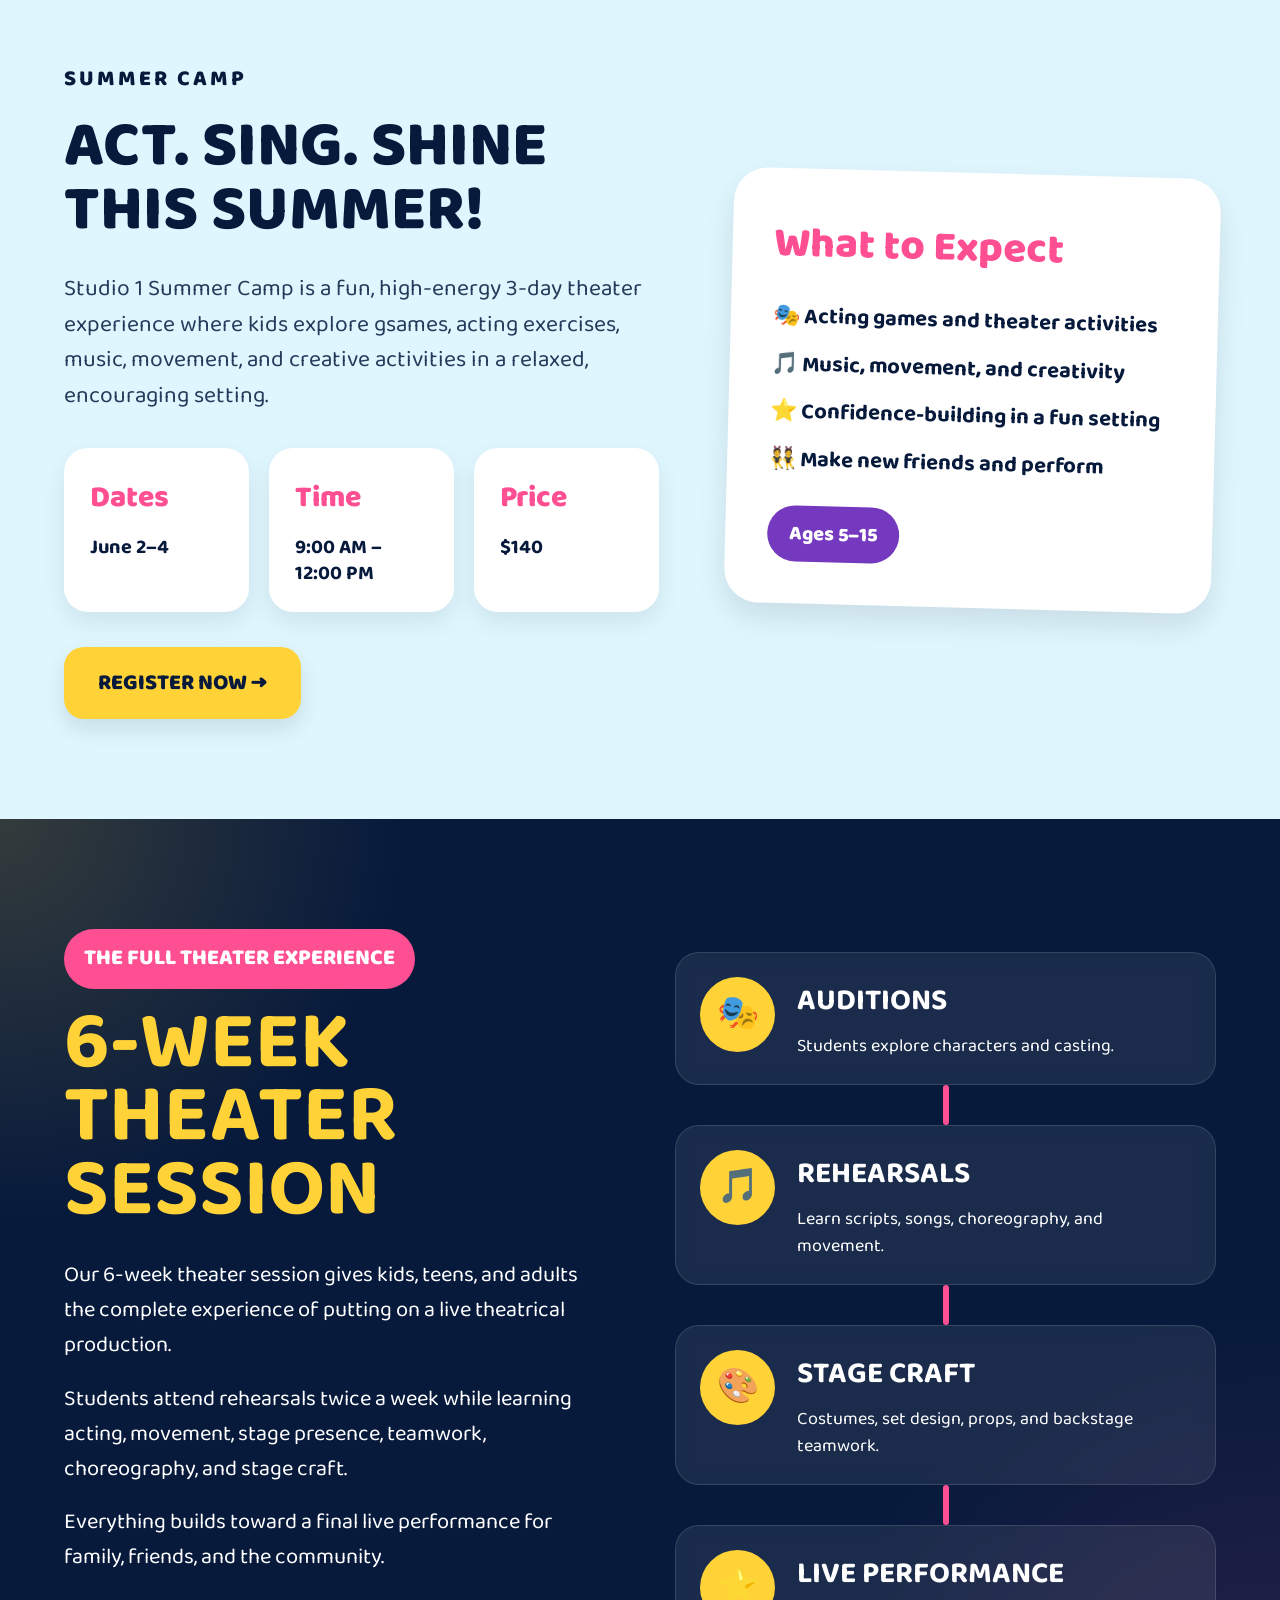
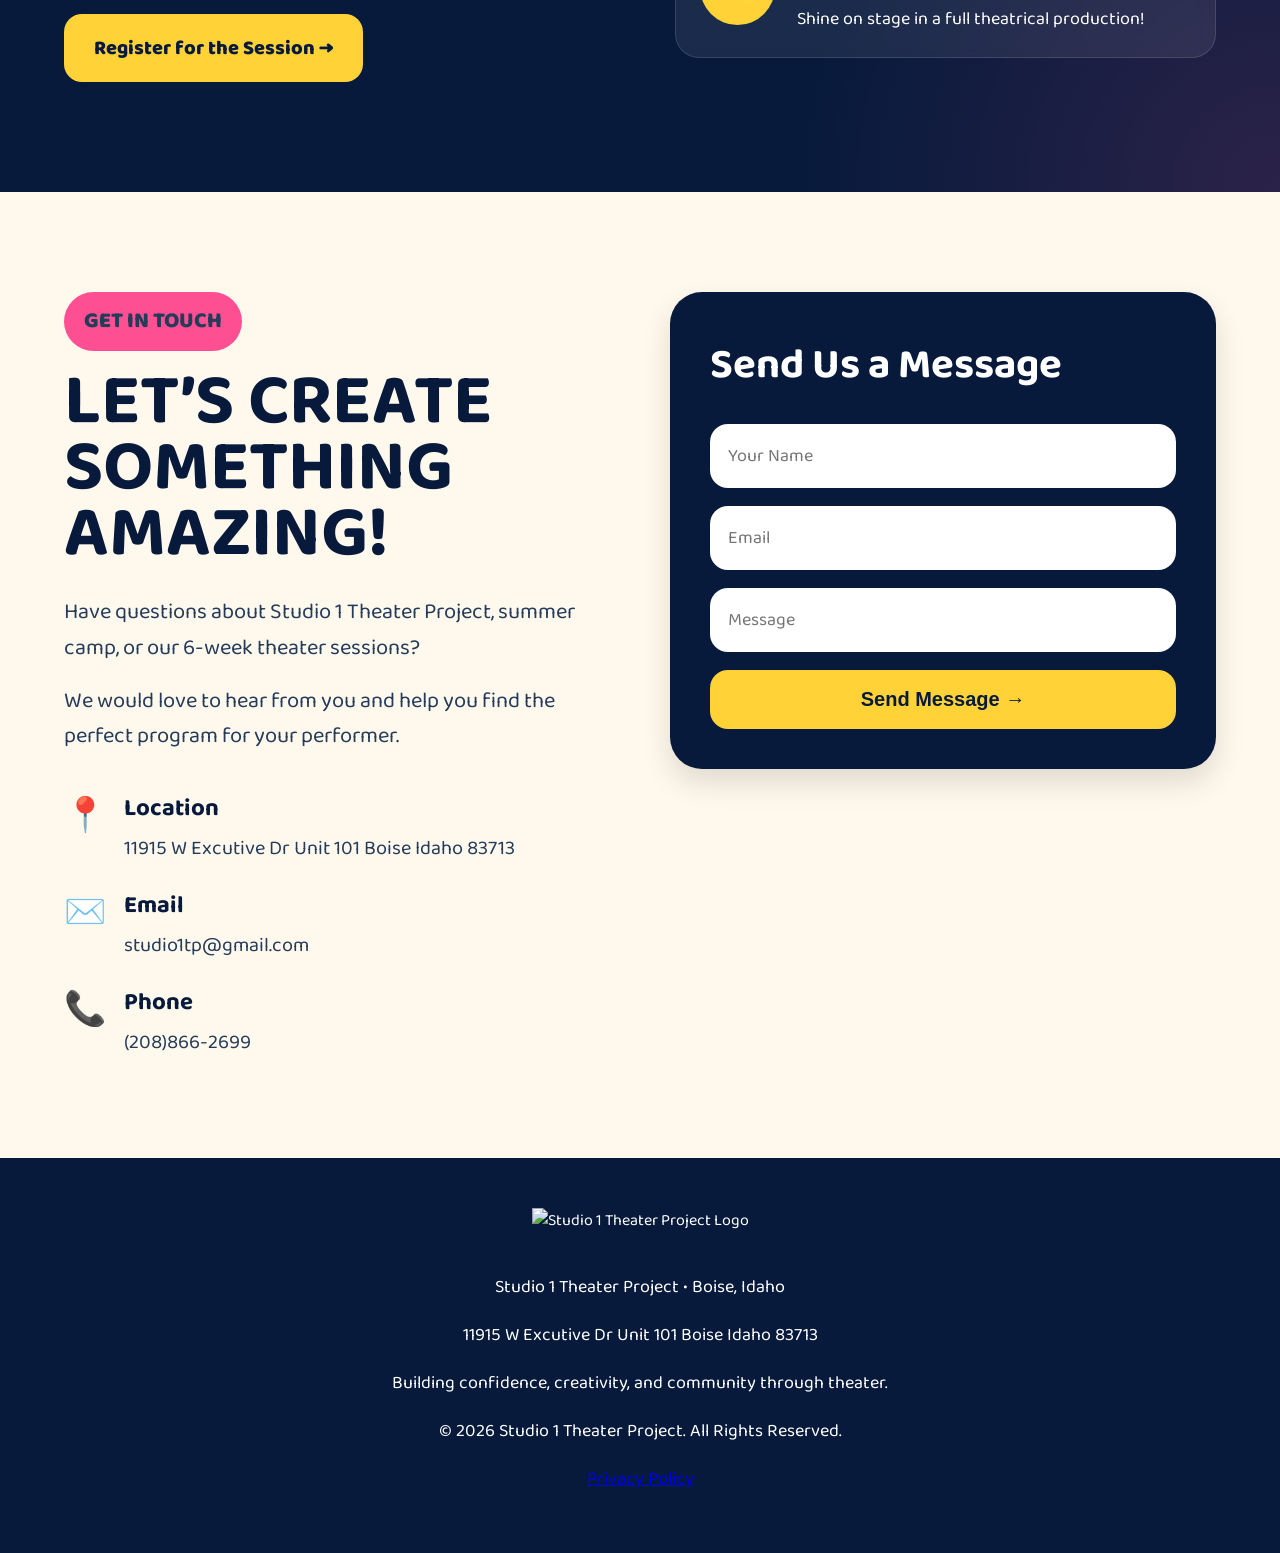
==== commit 81c2d1da: "added privacy policy and cr" ====
--- a/index.html
+++ b/index.html
@@ -382,7 +382,7 @@
     <p>
       Building confidence, creativity, and community through theater.
     </p>
-
+<p>© 2026 Studio 1 Theater Project. All Rights Reserved.</p>
     <p>
       <a href="privacy.html">Privacy Policy</a>
     </p>
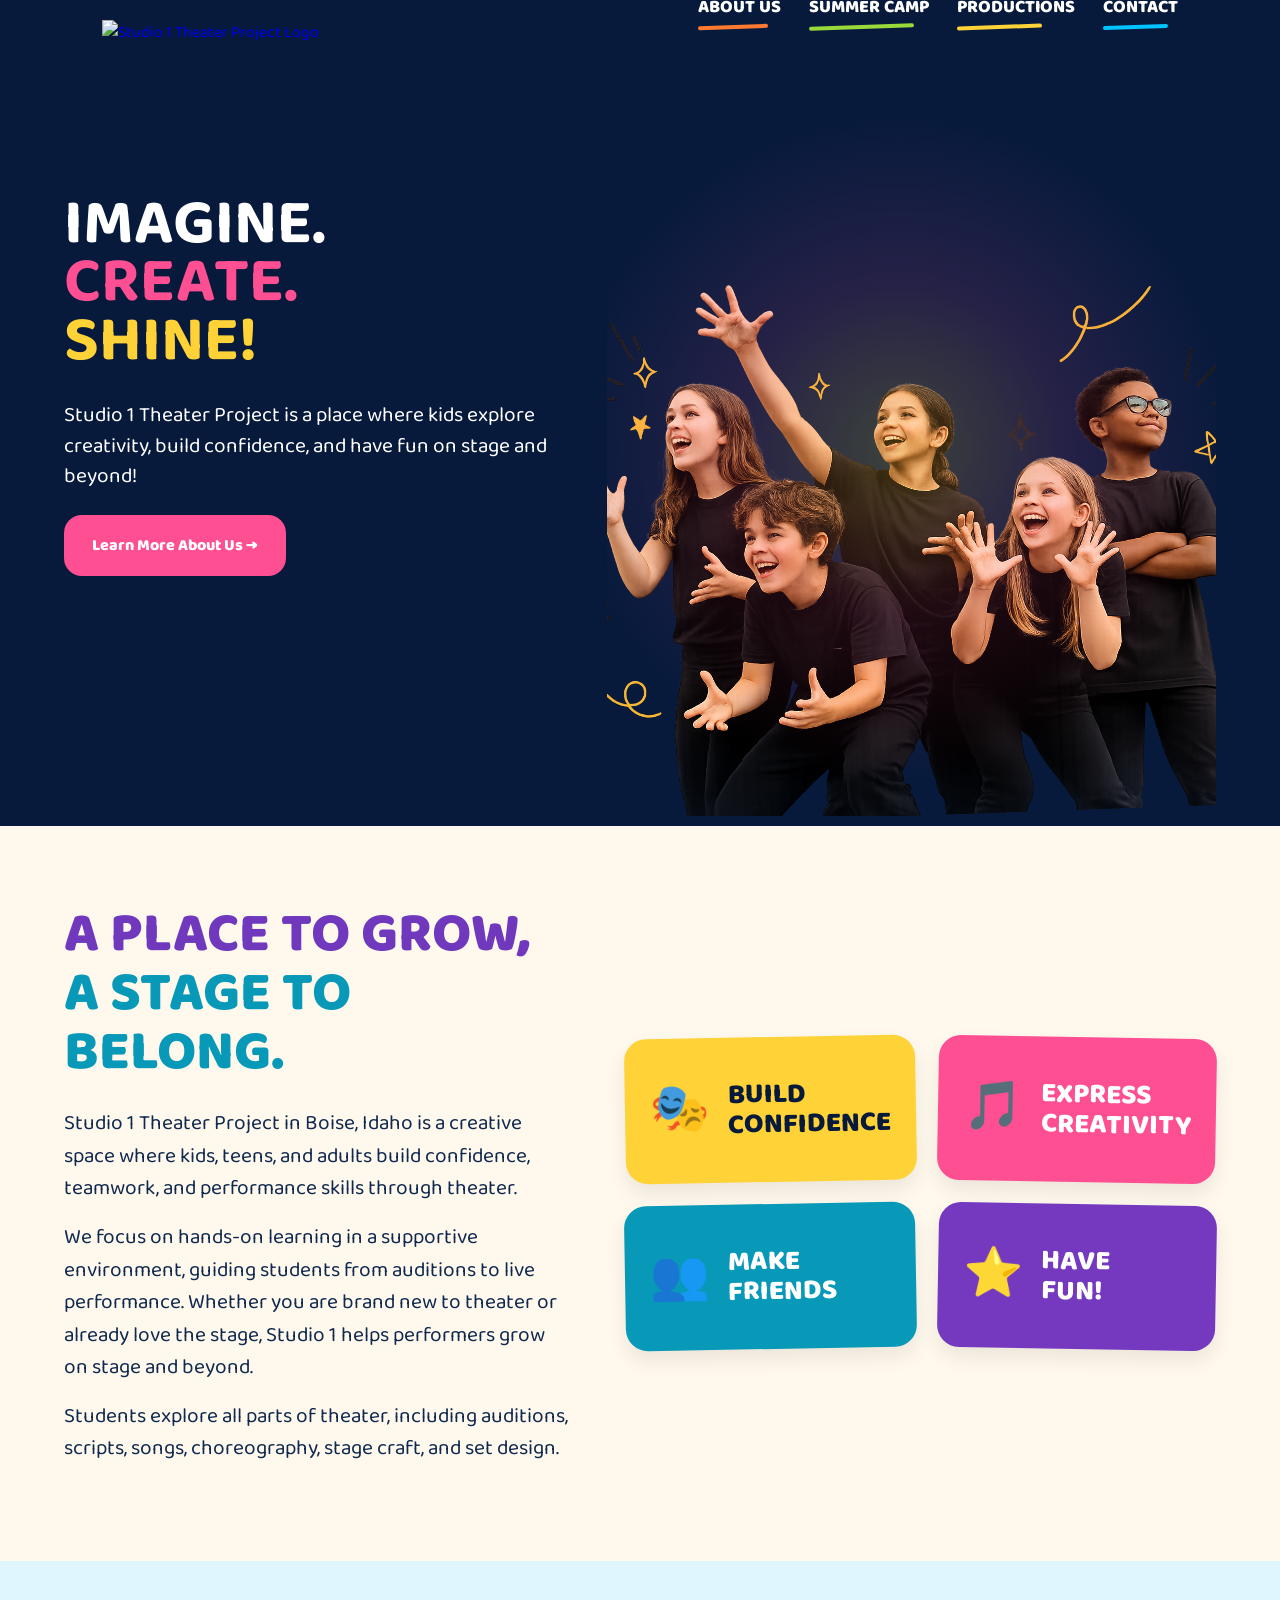
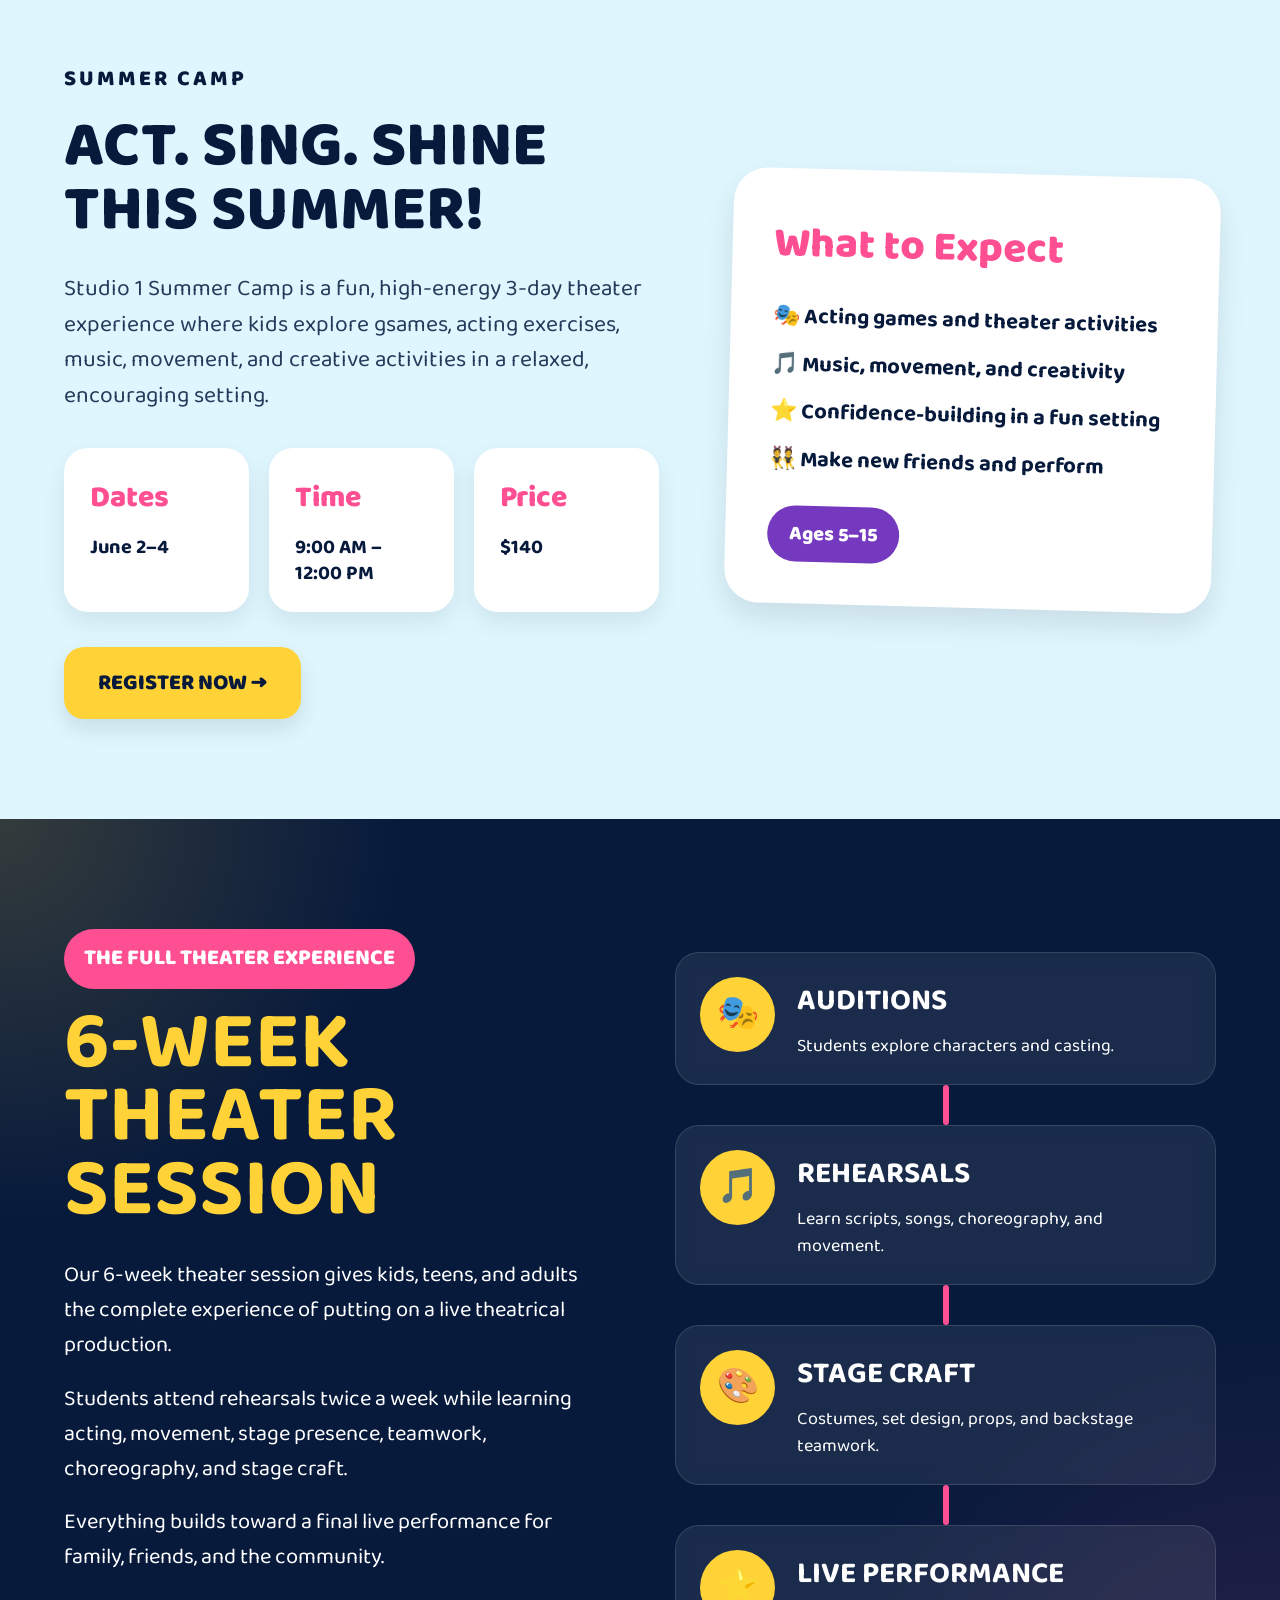
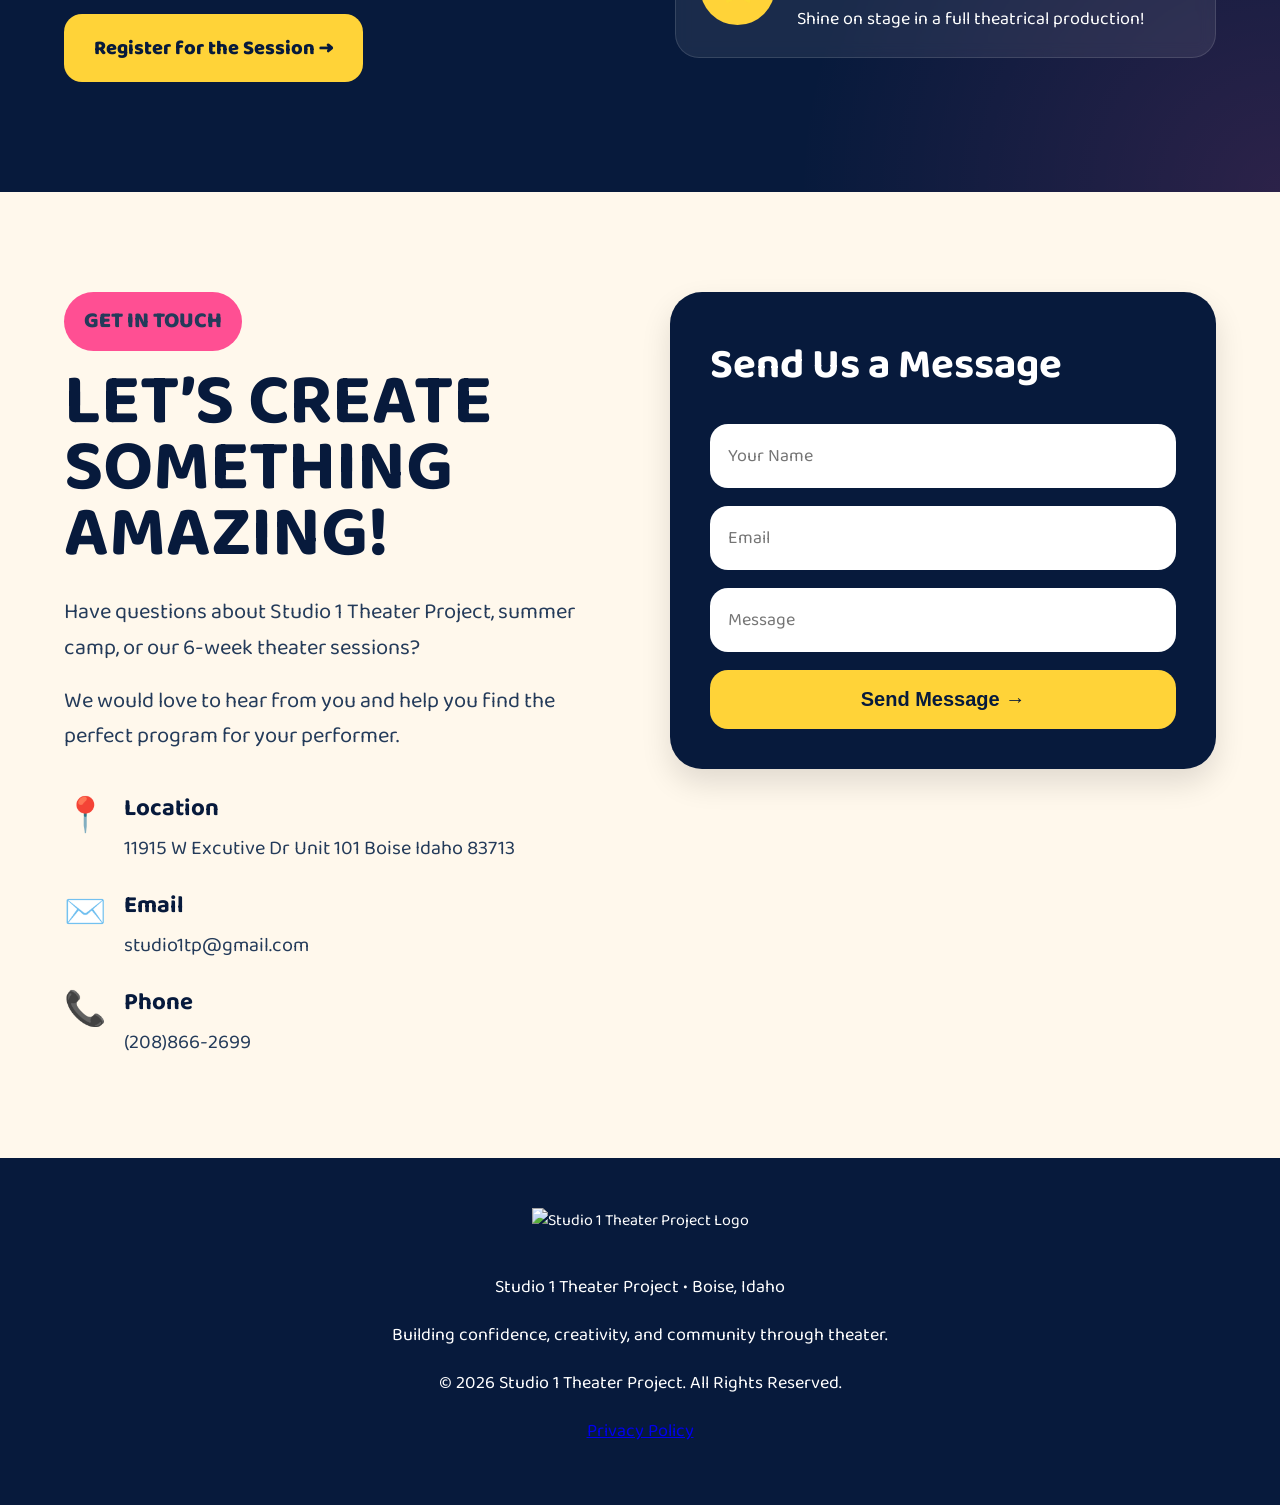
==== commit 1f533a73: "small chnage" ====
--- a/index.html
+++ b/index.html
@@ -373,9 +373,7 @@
     <p>
       Studio 1 Theater Project • Boise, Idaho
     </p>
-    <p>
-       11915 W Excutive Dr Unit 101 Boise Idaho 83713
-    </p>
+    
 
   
   
